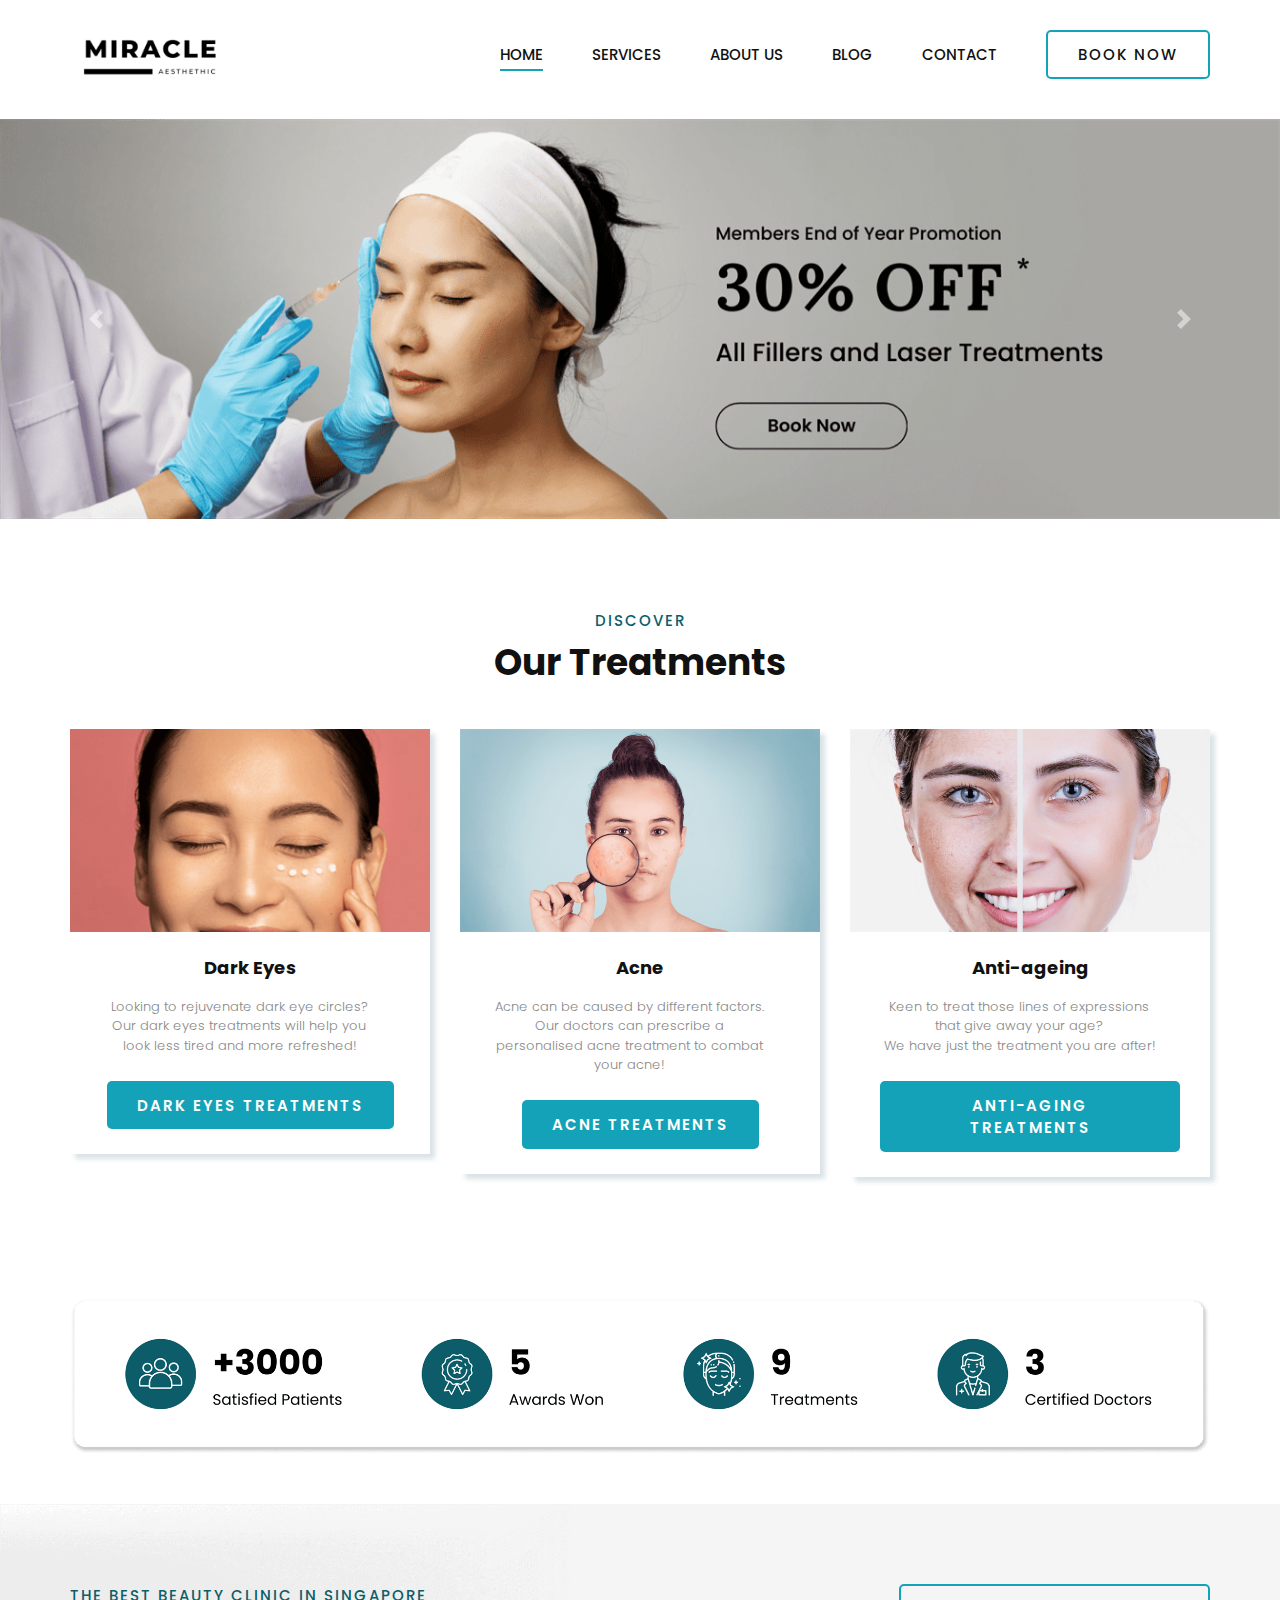
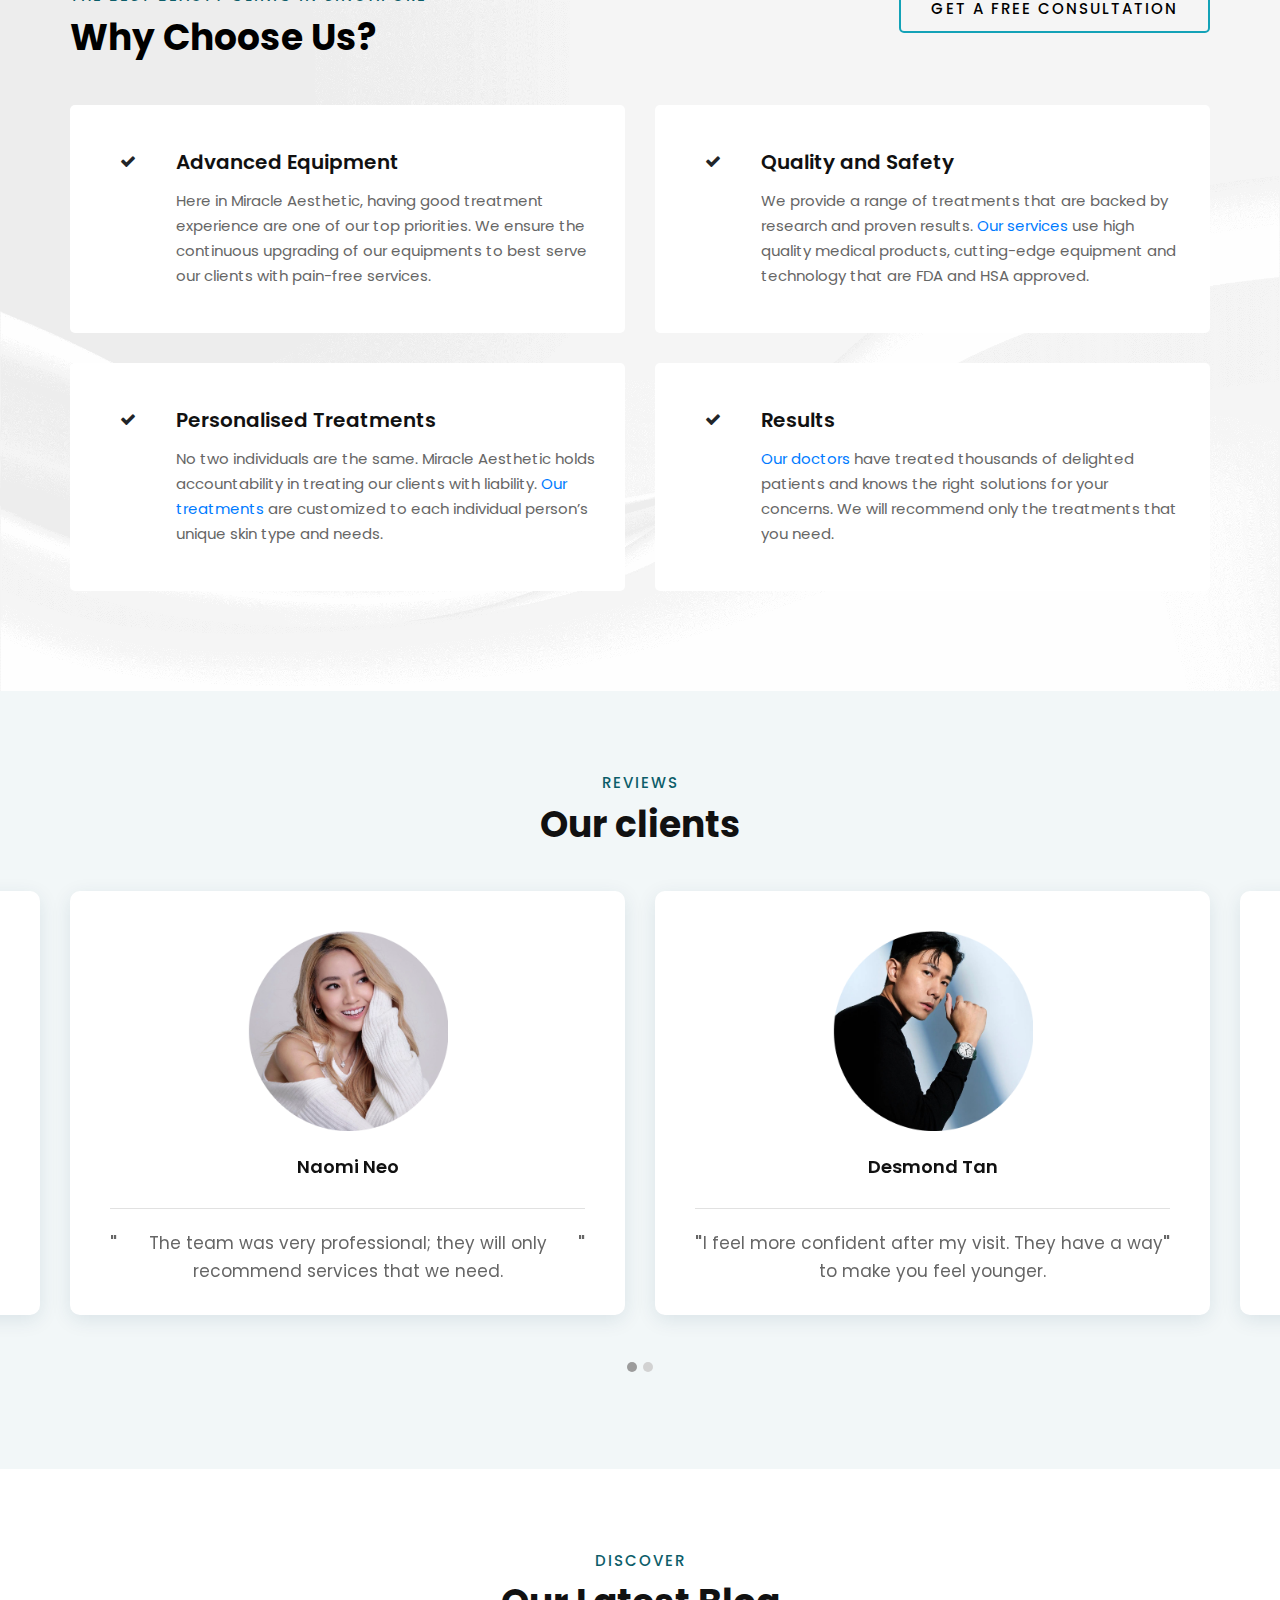
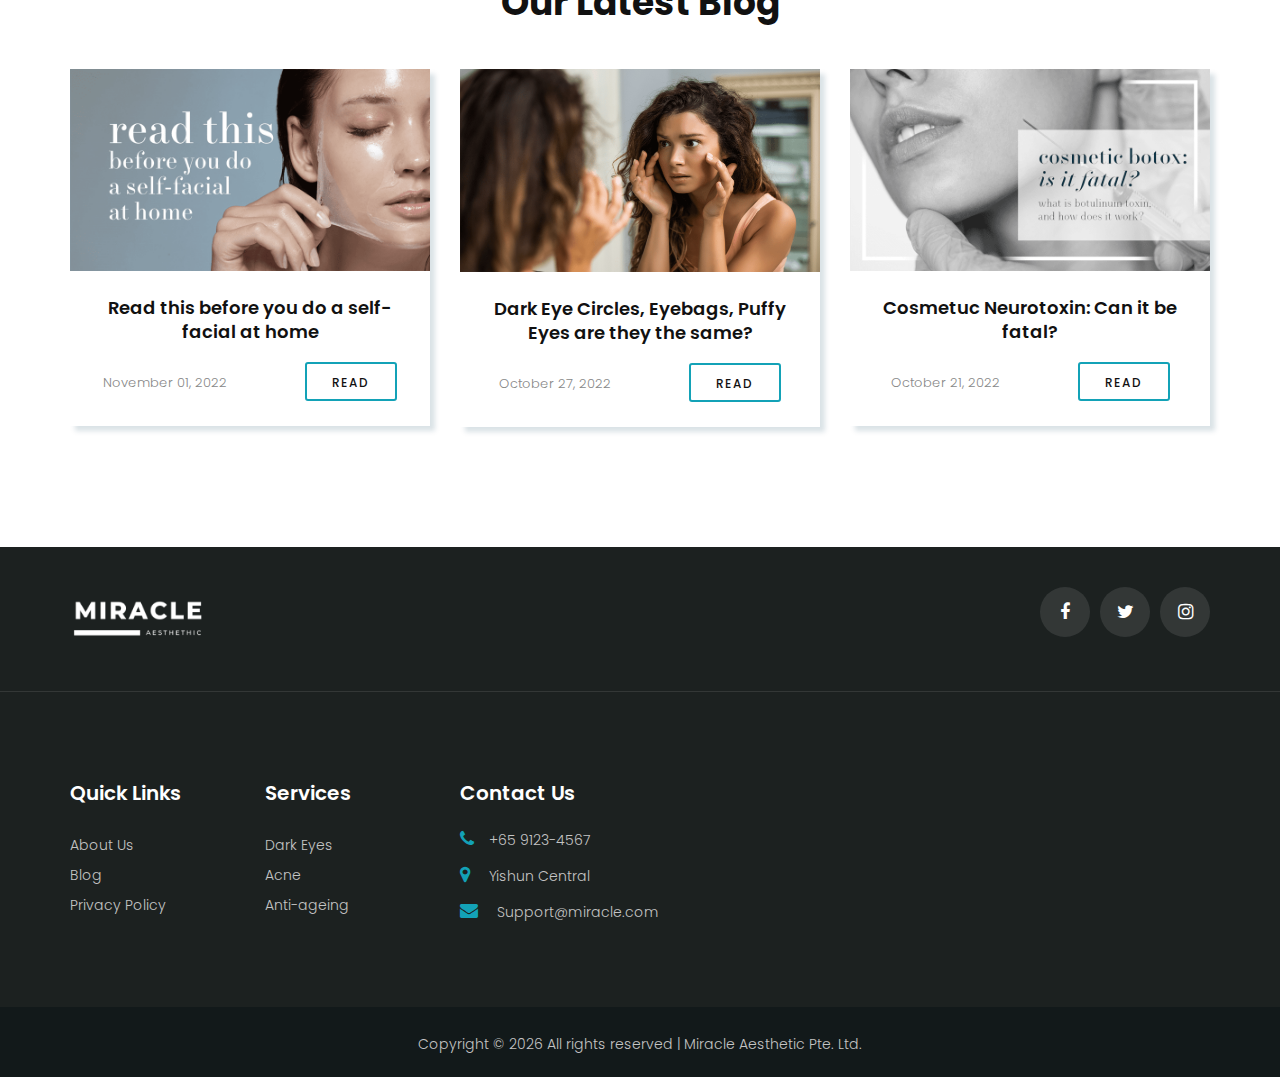
==== index.html @ bc1e1552 "linking" ====
<!DOCTYPE html>
<html lang="zxx">

<head>
    <meta charset="UTF-8">
    <meta name="title" content="Miracle Aesthetic: The confidence boost you need.">
    <meta name="description" content="Not feeling confident in your own skin? Fret not, Miracle Aesthetic provides many services which may help you.">
    <meta name="keywords" content="Miracle Clinic, Aesthetic Clinic, Promotions">
    <meta name="viewport" content="width=device-width, initial-scale=1.0">
    <meta http-equiv="X-UA-Compatible" content="ie=edge">
    <title>Miracle Aesthetic - Home</title>

    <!-- Google Font -->
    <link href="https://fonts.googleapis.com/css2?family=Poppins:wght@300;400;500;600;700;800;900&display=swap"
    rel="stylesheet">

    <!-- favicon -->
    <link rel="apple-touch-icon" sizes="180x180" href="favicon_io/apple-touch-icon.png">
    <link rel="icon" type="image/png" sizes="32x32" href="favicon_io/favicon-32x32.png">
    <link rel="icon" type="image/png" sizes="16x16" href="favicon_io/favicon-16x16.png">
    <link rel="manifest" href="favicon_io/site.webmanifest">

    <!-- Css Styles -->
    <link rel="apple-touch-icon" sizes="180x180" href="/apple-touch-icon.png">
    <link rel="icon" type="image/png" sizes="32x32" href="/favicon-32x32.png">
    <link rel="icon" type="image/png" sizes="16x16" href="/favicon-16x16.png">
    <link rel="manifest" href="/site.webmanifest">
    <link rel="stylesheet" href="css/bootstrap.min.css" type="text/css">
    <link rel="stylesheet" href="css/font-awesome.min.css" type="text/css">
    <link rel="stylesheet" href="css/flaticon.css" type="text/css">
    <link rel="stylesheet" href="css/nice-select.css" type="text/css">
    <link rel="stylesheet" href="css/jquery-ui.min.css" type="text/css">
    <link rel="stylesheet" href="css/magnific-popup.css" type="text/css">
    <link rel="stylesheet" href="css/owl.carousel.min.css" type="text/css">
    <link rel="stylesheet" href="css/slicknav.min.css" type="text/css">
    <link rel="stylesheet" href="css/style.css" type="text/css">
</head>

<body>
    <!-- Page Preloder -->
    <div id="preloder">
        <div class="loader"></div>
    </div>

    <!-- Offcanvas Menu Begin -->
    <div class="offcanvas-menu-overlay"></div>
    <div class="offcanvas-menu-wrapper">
        <div class="offcanvas__logo">
            <a href="./index.html"><img src="img/logos/miracle-aesthetic-logo-Light.png" alt="miracle aesthetic logo" title="miracle aesthetic logo"></a>
        </div>
        <div id="mobile-menu-wrap"></div>
        <div class="offcanvas__btn">
            <a href="./contact.html" class="primary-btn">Book Now</a>
        </div>
    </div>
    <!-- Offcanvas Menu End -->

    <!-- Header Section Begin -->
    <header class="header">
        <div class="container">
            <div class="row">
                <div class="col-lg-2">
                    <div class="header__logo">
                        <a href="./index.html"><img src="img/logos/miracle-aesthetic-logo-Light.png" alt="miracle aesthetic logo" title="miracle aesthetic logo"></a>
                    </div>
                </div>
                <div class="col-lg-10">
                    <div class="header__menu__option">
                        <nav class="header__menu">
                            <ul>
                                <li class="active" ><a href="./index.html">Home</a></li>
                                <li><a href="./services.html">Services</a>
                                    <ul class="dropdown">
                                        <li ><a href="./services.html#Treatment">Treatments</a></li>
                                        <li><a href="./services.html#Condition">Conditions</a></li>
                                    </ul>
                                </li>
                                <li ><a href="./ourClinic.html">About Us</a>
                                    <ul class="dropdown">
                                         <li ><a href="./ourClinic.html">Our Clinic</a></li>
                                        <li><a href="./doctor.html">Our Doctor</a></li>
                                    </ul>
                                </li>
                                <li><a href="./blog.html">Blog</a></li>
                                <li><a href="./contact.html">Contact</a></li>
                            </ul>
                        </nav>
                        <div class="header__btn">
                            <a href="./contact.html" class="primary-btn">Book Now</a>
                        </div>
                    </div>
                </div>
            </div>
        </div>
            <div class="canvas__open">
                <i class="fa fa-bars"></i>
            </div>
        </div>
    </header>
    <!-- Header Section End -->

    <!-- Hero Section Begin -->
    <section class="hero spad set-bg" data-setbg="">
        <div id="carouselExampleControls" class="carousel slide" data-ride="carousel">
          <div class="carousel-inner">
            <div class="carousel-item active">
              <img class="d-block w-100" src="img/banner/member-discount-banner.png" alt="miracle aesthetic member discount" title="miracle aesthetic member discount">
              <div class="col-lg-6">
              <div class="carousel-caption d-none d-md-block">
                <div class="hero__text">
                    </div>
              </div>
             </div>
            </div>
            <div class="carousel-item">
                <a href="./contact.html">
              <img class="d-block w-100" src="img/banner/new-customer-discount-banner.png" alt="miracle aesthetic new customer discount" title="miracle aesthetic new customer discount">
                </a>
              <div class="col-lg-12 text-right">
              <div class="carousel-caption d-none d-md-block">
                <div class="hero__text">
                    </div>
              </div>
             </div>

            </div>
            <!--
            <div class="carousel-item">
                <a href="./contact.html">
              <img class="d-block w-100" src="img/banner/gift_bundle.png" alt="Third slide">
          </a>
              <div class="col-lg-6">
              <div class="carousel-caption d-none d-md-block">
                <div class="hero__text">
                        <span>Miracle Aesthetics </span>
                        <h2>Take the world's best quality Treatment</h2>
                        <a href="./contact.html" class="primary-btn normal-btn">Contact us</a>
                    </div>
              </div>
             </div>
            </div>
        -->


          </div>
          <a class="carousel-control-prev" href="#carouselExampleControls" role="button" data-slide="prev">
            <span class="carousel-control-prev-icon" aria-hidden="true"></span>
            <span class="sr-only">Previous</span>
          </a>
          <a class="carousel-control-next" href="#carouselExampleControls" role="button" data-slide="next">
            <span class="carousel-control-next-icon" aria-hidden="true"></span>
            <span class="sr-only">Next</span>
          </a>
        </div>
    </section>
    <!-- Hero Section End -->
<!-- Blog Section Begin -->
    <section class="blog spad">
        <div class="container">
            <div class="section-title text-center">
                        <span style="color: #0C5D69;">Discover</span>
                        <h2>Our Treatments</h2>
                    </div>
            <div class="row">
                <div class="col-lg-4 col-md-6 col-sm-6">
                   <div class="blog__item">
                        <div class="blog__item__pic">
                            <img src="img/services/treatment-dark-eyes.png" alt="miracle aesthetic dark eye treatment" title="dark eye treatment">
                        </div>
                        <div class="blog__item__text">
                            <h5><b>Dark Eyes</b></h5>
                            <ul>
                                <li>Looking to rejuvenate dark eye circles? <br> Our dark eyes treatments will help you look less tired and more refreshed!
                                <br>
                            </li>
                            <li></li>
                            </ul>
                            <a href="./treatment.html" class="site-btn">Dark Eyes Treatments</a>
                        </div>
                    </div>
                </div>
                <div class="col-lg-4 col-md-6 col-sm-6">
                   <div class="blog__item">
                        <div class="blog__item__pic">
                            <img src="img/services/treatment-acne.png" alt="miracle aesthetic acne treatment" title="acne treatment">
                        </div>
                        <div class="blog__item__text">
                            <h5><b>Acne</b></h5>
                            <ul>
                                <li>Acne can be caused by different factors. Our doctors can prescribe a personalised acne treatment to combat your acne!<br></li>
                                <li></li>
                            </ul>
                            <a href="#" class="site-btn">Acne Treatments</a>
                        </div>
                    </div>
                </div>
                <div class="col-lg-4 col-md-6 col-sm-6">
                    <div class="blog__item">
                        <div class="blog__item__pic">
                            <img src="img/services/treatment-anti-ageing.png" alt="miracle aesthetic anti-ageing treatment" title="anti-ageing treatment">
                        </div>
                       <div class="blog__item__text">
                            <h5><b>Anti-ageing</b></h5>
                            <ul>
                                <li>Keen to treat those lines of expressions that give away your age? <br>We have just the treatment you are after!
                                <br>
                            </li>
                            <li></li>
                            </ul>
                            <a href="#" class="site-btn">Anti-aging Treatments</a>
                        </div>
                    </div>
                </div>

            </div>
        </div>
    </section>
    <!-- Blog Section End -->

    <!-- Chooseus Section Begin -->
    <section class="chooseus">
        <div class="container">
            <div class="row">
            <div class="col-lg-12 text-center">
                <img src="img/gallery/miracle-aesthetic-statistics.png" alt="miracle aesthetic statistics" title="miracle aesthetic statistics">
            </div>
            </div>
        </div>
    </section>
    <!-- Chooseus Section End -->

    <!-- Services Section Begin -->
    <section class="services spad set-bg" data-setbg="img/banner/section-bg.png" alt="why miracle aesthetic" title="why miracle aesthetic">
        <div class="container">
            <div class="row">
                <div class="col-lg-8 col-md-8 col-sm-6">
                    <div class="section-title">
                        <span style="color: #0C5D69;">THE BEST BEAUTY CLINIC IN SINGAPORE</span>
                        <h2 style="color: black;">Why Choose Us?</h2>
                    </div>
                </div>
                <div class="col-lg-4 col-md-4 col-sm-6">
                    <div class="services__btn">
                        <a href="./contact.html" style="color:black" class="primary-btn">Get a free consultation</a>
                    </div>
                </div>
            </div>
            <div class="row">
                <div class="col-lg-6 col-md-6">
                    <div class="services__item">
                        <div class="services__item__icon">
                            <i class="fa fa-check"></i>
                        </div>
                        <div class="services__item__text">
                            <h5>Advanced Equipment</h5>
                            <p>Here in Miracle Aesthetic, having good treatment experience are one of our top priorities. We ensure the continuous upgrading of our equipments to best serve our clients with pain-free services.
                            </p>
                        </div>
                    </div>
                </div>
                <div class="col-lg-6 col-md-6">
                    <div class="services__item">
                        <div class="services__item__icon">
                             <i class="fa fa-check"></i>
                        </div>
                        <div class="services__item__text">
                            <h5>Quality and Safety</h5>
                            <p>We provide a range of treatments that are backed by research and proven results. <a href="./services.html">Our services </a> use high quality medical products, cutting-edge equipment and technology that are FDA and HSA approved.
                            </p>
                        </div>
                    </div>
                </div>
                <div class="col-lg-6 col-md-6">
                    <div class="services__item">
                        <div class="services__item__icon">
                             <i class="fa fa-check"></i>
                        </div>
                        <div class="services__item__text">
                            <h5>Personalised Treatments</h5>
                            <p>No two individuals are the same. Miracle Aesthetic holds accountability in treating our clients with liability. <a href="./treatment.html">Our treatments</a> are customized to each individual person’s unique skin type and needs.
                            </p>
                        </div>
                    </div>
                </div>
                <div class="col-lg-6 col-md-6">
                    <div class="services__item">
                        <div class="services__item__icon">
                             <i class="fa fa-check"></i>
                        </div>
                        <div class="services__item__text">
                            <h5>Results</h5>
                            <p><a href="./doctor.html">Our doctors</a> have treated thousands of delighted patients and knows the right solutions for your concerns. We will recommend only the treatments that you need.
                            </p>
                        </div>
                    </div>
                </div>
            </div>
        </div>
    </section>
    <!-- Services Section End -->

    <!-- Testimonials Section Begin -->
    <section class="testimonials spad">
        <div class="container">
            <div class="row">
                <div class="col-lg-12 text-center">
                    <div class="section-title">
                        <span style="color: #0C5D69;">REVIEWS</span>
                        <h2>Our clients</h2>
                    </div>
                </div>
            </div>
            <div class="row">
                <div class="testimonial__slider owl-carousel">
                    <div class="col-lg-6">
                        <div class="testimonial__item">
                            <div class="testimonial__author">
                                <p class="testimonial_img text-left"> <img class="testimonial_img" src="img/clients/review-naomi.png" alt="miracle aesthetic naomi review" title="naomi"></p>
                                <div class="testimonial__author__text text-center">
                                    <h5><br>Naomi Neo</h5>
                                </div>
                            </div>
                            <div class="rating">

                            </div>
                            <p style="text-align:center ;"><b>"</b>The team was very professional; they will only recommend services that we need.<b>"</b></p>
                        </div>
                    </div>
                    <div class="col-lg-6">
                        <div class="testimonial__item">
                            <div class="testimonial__author">
                                <p class="testimonial_img text-left"> <img class="testimonial_img" src="img/clients/review-desmond.png" alt="miracle aesthetic desmond review" title="desmond"></p>
                                <div class="testimonial__author__text text-center">
                                    <h5><br>Desmond Tan</h5>
                                </div>
                            </div>
                            <div class="rating">

                            </div>
                            <p style="text-align:center ;"><b>"</b>I feel more confident after my visit. They have a way to make you feel younger.<b>"</b></p>
                        </div>
                    </div>
                    <div class="col-lg-6">
                        <div class="testimonial__item">
                             <div class="testimonial__author">
                                <p class="testimonial_img text-left"> <img class="testimonial_img" src="img/clients/review-debbie.png" alt="miracle aesthetic debbie review" title="debbie"></p>
                                <div class="testimonial__author__text text-center">
                                    <h5><br>Debbie Soon</h5>
                                </div>
                            </div>
                            <div class="rating">

                            </div>
                            <p style="text-align:center ;"><b>"</b>Effects can be seen right after the treatment. Feeling more confident in my own skin.<b>"</b></p>
                        </div>
                    </div>
                    <div class="col-lg-6">
                        <div class="testimonial__item">
                            <div class="testimonial__author">
                                <p class="testimonial_img text-left"> <img class="testimonial_img" src="img/clients/review-mongchin.png" alt="miracle aesthetic mongchin review" title="mongchin"></p>
                                <div class="testimonial__author__text text-center">
                                    <h5><br>Mong Chin yeoh</h5>
                                </div>
                            </div>
                            <div class="rating">

                            </div>
                            <p style="text-align:center ;"><b>"</b>The staff were very careful when carrying out the treatments.<b>"</b></p>
                        </div>
                    </div>

                </div>
            </div>
        </div>
    </section>
    <!-- Testimonials Section End -->

    <!-- Blog Section Begin -->
    <section class="blog spad">
        <div class="container">
            <div class="section-title text-center">
                        <span style="color: #0C5D69;">DISCOVER</span>
                        <h2>Our Latest Blog</h2>
                    </div>
            <div class="row">
                <div class="col-lg-4 col-md-6 col-sm-6">
                    <div class="blog__item">
                        <div class="blog__item__pic">
                            <img src="img/blog/miracle-blog-self-facial.png" alt="miracle aesthetic self facial blog" title="self facial blog">
                        </div>
                        <div class="blog__item__text">
                            <h5><a href="#">Read this before you do a self-facial at home</a></h5>
                            <ul>
                                <li>November 01, 2022</li>
                                <li>    </li>
                                <li>    </li>
                                <li><a href="#" class="secondary-btn">Read</a></li>
                            </ul>
                        </div>
                    </div>
                </div>
                <div class="col-lg-4 col-md-6 col-sm-6">
                    <div class="blog__item">
                        <div class="blog__item__pic">
                            <img src="img/blog/miracle-blog-eyes.png" alt="miracle aesthetic eyes blog" title="eyes blog">
                        </div>
                        <div class="blog__item__text">
                            <h5><a href="#">Dark Eye Circles, Eyebags, Puffy Eyes are they the same?</a></h5>
                            <ul>
                                <li>October 27, 2022</li>
                                <li>    </li>
                                <li>    </li>
                                <li><a href="#" class="secondary-btn">Read</a></li>
                            </ul>
                        </div>
                    </div>
                </div>
                <div class="col-lg-4 col-md-6 col-sm-6">
                    <div class="blog__item">
                        <div class="blog__item__pic">
                            <img src="img/blog/miracle-blog-cosmetuc-neurotoxin.png" alt="miracle aesthetic cosmetuc neurotoxin blog" title="cosmetuc neurotoxin blog">
                        </div>
                        <div class="blog__item__text">
                            <h5><a href="#">Cosmetuc Neurotoxin: Can it be fatal?</a></h5>
                            <ul>
                                <li>October 21, 2022</li>
                                <li>    </li>
                                <li>    </li>
                                <li><a href="#" class="secondary-btn">Read</a></li>
                            </ul>
                        </div>
                    </div>
                </div>
            </div>
        </div>
    </section>
    <!-- Blog Section End -->

   <!-- Footer Section Begin -->
    <footer class="footer">
        <div class="footer__top">
            <div class="container">
                <div class="row">
                <div class="col-lg-4 col-md-4">
                <div class="footer__logo">
                            <a href="./index.html"><img src="img/logos/miracle-aesthetic-logo-dark.png" alt="miracle aesthetic logo" title="miracle aesthetic logo"></a>
                        </div>
                </div>
                <div class="col-lg-4 col-md-8">

                    </div>
                <div class="col-lg-4 col-md-12">
                         <div class="footer__social">
                            <a href="#"><i class="fa fa-facebook"></i></a>
                            <a href="#"><i class="fa fa-twitter"></i></a>
                            <a href="#"><i class="fa fa-instagram"></i></a>
                        </div>
                    </div>
            </div>
            </div>
        </div>
        <div class="container">
            <div class="row">
                <div class="col-lg-2 col-md-3 col-sm-6">
                    <div class="footer__widget">
                       <h5><br> Quick Links</h5>
                        <ul>
                            <li><a href="./ourClinic.html">About Us</a></li>
                            <li><a href="./doctor.html">Blog</a></li>
                            <li><a href="./privacy.html">Privacy Policy</a></li>
                        </ul>
                    </div>
                </div>
                <div class="col-lg-2 col-md-3 col-sm-6">
                    <div class="footer__widget">
                        <h5><br>
                        Services</h5>
                        <ul>
                            <li><a href="./treatment.html">Dark Eyes</a></li>
                            <li><a href="./condition.html">Acne</a></li>
                            <li><a href="./services.html">Anti-ageing</a></li>
                        </ul>
                    </div>
                </div>
                <div class="col-lg-4 col-md-6 col-sm-6">
                    <div class="footer__address">
                        <h5><br>Contact Us</h5>
                        <ul>
                            <li><i class="fa fa-phone"></i>+65 9123-4567</li>
                            <li><i class="fa fa-map-marker"></i> Yishun Central</li>
                            <li><i class="fa fa-envelope"></i> Support@miracle.com</li>
                        </ul>
                    </div>
                </div>
                <div class="col-lg-4 col-md-12 col-sm-6">
                    <div class="footer__map">
                        <iframe
                        src="https://maps.google.com/maps?width=100%25&amp;height=600&amp;hl=en&amp;q=yishun%20central+(miracle%20aesthetics)&amp;t=&amp;z=14&amp;ie=UTF8&amp;iwloc=B&amp;output=embed"
                        height="190" style="border:0" allowfullscreen=""></iframe>
                    </div>
                </div>
            </div>
        </div>
        <div class="footer__copyright">
            <div class="container">
                <div class="row">
                    <div class="col-lg-12">
                        <div class="footer__copyright__text">
                           <p>Copyright &copy; <script>document.write(new Date().getFullYear());</script> All rights reserved | Miracle Aesthetic Pte. Ltd.</p>
                        </div>
                    </div>

                </div>
            </div>
        </div>
    </footer>
    <!-- Footer Section End -->

    <!-- Js Plugins -->
    <script src="js/jquery-3.3.1.min.js"></script>
    <script src="js/bootstrap.min.js"></script>
    <script src="js/jquery.magnific-popup.min.js"></script>
    <script src="js/masonry.pkgd.min.js"></script>
    <script src="js/jquery-ui.min.js"></script>
    <script src="js/jquery.nice-select.min.js"></script>
    <script src="js/jquery.slicknav.js"></script>
    <script src="js/owl.carousel.min.js"></script>
    <script src="js/main.js"></script>
</body>

</html>
---- css/flaticon.css ----
@font-face {
  font-family: "Flaticon";
  src: url("../fonts/Flaticon.eot");
  src: url("../fonts/Flaticon.eot?#iefix") format("embedded-opentype"),
       url("../fonts/Flaticon.woff2") format("woff2"),
       url("../fonts/Flaticon.woff") format("woff"),
       url("../fonts/Flaticon.ttf") format("truetype"),
       url("../fonts/Flaticon.svg#Flaticon") format("svg");
  font-weight: normal;
  font-style: normal;
}

@media screen and (-webkit-min-device-pixel-ratio:0) {
  @font-face {
    font-family: "Flaticon";
    src: url("../fonts/Flaticon.svg#Flaticon") format("svg");
  }
}

[class^="flaticon-"]:before, [class*=" flaticon-"]:before,
[class^="flaticon-"]:after, [class*=" flaticon-"]:after {   
  font-family: Flaticon;
  font-size: 20px;
  font-style: normal;
  margin-left: 0;
}

.fimanager:before {
      display: inline-block;
  font-family: "Flaticon";
  font-style: normal;
  font-weight: normal;
  font-variant: normal;
  line-height: 1;
  text-decoration: inherit;
  text-rendering: optimizeLegibility;
  text-transform: none;
  -moz-osx-font-smoothing: grayscale;
  -webkit-font-smoothing: antialiased;
  font-smoothing: antialiased;
    display: block;
}

.flaticon-001-anatomy:before { content: "\f100"; }
.flaticon-002-aesthetic:before { content: "\f101"; }
.flaticon-003-anatomy:before { content: "\f102"; }
.flaticon-004-beauty:before { content: "\f103"; }
.flaticon-005-asymmetry:before { content: "\f104"; }
.flaticon-006-breast:before { content: "\f105"; }
.flaticon-007-aesthetic:before { content: "\f106"; }
.flaticon-008-abdominoplasty:before { content: "\f107"; }
.flaticon-009-anatomy:before { content: "\f108"; }
.flaticon-010-beauty:before { content: "\f109"; }
.flaticon-011-beauty:before { content: "\f10a"; }
.flaticon-012-beauty:before { content: "\f10b"; }
.flaticon-013-anatomy:before { content: "\f10c"; }
.flaticon-014-anatomy:before { content: "\f10d"; }
.flaticon-015-abdomen:before { content: "\f10e"; }
.flaticon-016-belly:before { content: "\f10f"; }
.flaticon-017-aesthetic:before { content: "\f110"; }
.flaticon-018-beauty:before { content: "\f111"; }
.flaticon-019-aesthetic:before { content: "\f112"; }
.flaticon-020-beauty:before { content: "\f113"; }
.flaticon-021-anatomy:before { content: "\f114"; }
.flaticon-022-arm:before { content: "\f115"; }
.flaticon-023-beauty:before { content: "\f116"; }
.flaticon-024-abdominoplasty:before { content: "\f117"; }
.flaticon-025-aesthetic:before { content: "\f118"; }
.flaticon-026-anatomy:before { content: "\f119"; }
.flaticon-027-beauty:before { content: "\f11a"; }
.flaticon-028-beauty:before { content: "\f11b"; }
.flaticon-029-beauty:before { content: "\f11c"; }
.flaticon-030-belly:before { content: "\f11d"; }
.flaticon-031-anatomy:before { content: "\f11e"; }
.flaticon-032-anatomy:before { content: "\f11f"; }
.flaticon-033-beauty:before { content: "\f120"; }
.flaticon-034-healthcare-and-medical:before { content: "\f121"; }
.flaticon-035-beauty:before { content: "\f122"; }
.flaticon-036-beauty:before { content: "\f123"; }
.flaticon-037-belly:before { content: "\f124"; }
.flaticon-038-beauty:before { content: "\f125"; }
.flaticon-039-beauty:before { content: "\f126"; }
.flaticon-040-anatomy:before { content: "\f127"; }
.flaticon-041-anatomy:before { content: "\f128"; }
.flaticon-042-beauty:before { content: "\f129"; }
.flaticon-043-beauty:before { content: "\f12a"; }
.flaticon-044-aesthetic:before { content: "\f12b"; }
.flaticon-045-belly:before { content: "\f12c"; }
.flaticon-046-breast:before { content: "\f12d"; }
.flaticon-047-eye:before { content: "\f12e"; }
.flaticon-048-beauty:before { content: "\f12f"; }
.flaticon-049-abdominoplasty:before { content: "\f130"; }
.flaticon-050-belly:before { content: "\f131"; }
---- css/nice-select.css ----
.nice-select {
  -webkit-tap-highlight-color: transparent;
  background-color: #fff;
  border-radius: 5px;
  border: solid 1px #e8e8e8;
  box-sizing: border-box;
  clear: both;
  cursor: pointer;
  display: block;
  float: left;
  font-family: inherit;
  font-size: 14px;
  font-weight: normal;
  height: 42px;
  line-height: 40px;
  outline: none;
  padding-left: 18px;
  padding-right: 30px;
  position: relative;
  text-align: left !important;
  -webkit-transition: all 0.2s ease-in-out;
  transition: all 0.2s ease-in-out;
  -webkit-user-select: none;
     -moz-user-select: none;
      -ms-user-select: none;
          user-select: none;
  white-space: nowrap;
  width: auto; }
  .nice-select:hover {
    border-color: #dbdbdb; }
  .nice-select:active, .nice-select.open, .nice-select:focus {
    border-color: #999; }
  .nice-select:after {
    border-bottom: 2px solid #999;
    border-right: 2px solid #999;
    content: '';
    display: block;
    height: 5px;
    margin-top: -4px;
    pointer-events: none;
    position: absolute;
    right: 12px;
    top: 50%;
    -webkit-transform-origin: 66% 66%;
        -ms-transform-origin: 66% 66%;
            transform-origin: 66% 66%;
    -webkit-transform: rotate(45deg);
        -ms-transform: rotate(45deg);
            transform: rotate(45deg);
    -webkit-transition: all 0.15s ease-in-out;
    transition: all 0.15s ease-in-out;
    width: 5px; }
  .nice-select.open:after {
    -webkit-transform: rotate(-135deg);
        -ms-transform: rotate(-135deg);
            transform: rotate(-135deg); }
  .nice-select.open .list {
    opacity: 1;
    pointer-events: auto;
    -webkit-transform: scale(1) translateY(0);
        -ms-transform: scale(1) translateY(0);
            transform: scale(1) translateY(0); }
  .nice-select.disabled {
    border-color: #ededed;
    color: #999;
    pointer-events: none; }
    .nice-select.disabled:after {
      border-color: #cccccc; }
  .nice-select.wide {
    width: 100%; }
    .nice-select.wide .list {
      left: 0 !important;
      right: 0 !important; }
  .nice-select.right {
    float: right; }
    .nice-select.right .list {
      left: auto;
      right: 0; }
  .nice-select.small {
    font-size: 12px;
    height: 36px;
    line-height: 34px; }
    .nice-select.small:after {
      height: 4px;
      width: 4px; }
    .nice-select.small .option {
      line-height: 34px;
      min-height: 34px; }
  .nice-select .list {
    background-color: #fff;
    border-radius: 5px;
    box-shadow: 0 0 0 1px rgba(68, 68, 68, 0.11);
    box-sizing: border-box;
    margin-top: 4px;
    opacity: 0;
    overflow: hidden;
    padding: 0;
    pointer-events: none;
    position: absolute;
    top: 100%;
    left: 0;
    -webkit-transform-origin: 50% 0;
        -ms-transform-origin: 50% 0;
            transform-origin: 50% 0;
    -webkit-transform: scale(0.75) translateY(-21px);
        -ms-transform: scale(0.75) translateY(-21px);
            transform: scale(0.75) translateY(-21px);
    -webkit-transition: all 0.2s cubic-bezier(0.5, 0, 0, 1.25), opacity 0.15s ease-out;
    transition: all 0.2s cubic-bezier(0.5, 0, 0, 1.25), opacity 0.15s ease-out;
    z-index: 9; }
    .nice-select .list:hover .option:not(:hover) {
      background-color: transparent !important; }
  .nice-select .option {
    cursor: pointer;
    font-weight: 400;
    line-height: 40px;
    list-style: none;
    min-height: 40px;
    outline: none;
    padding-left: 18px;
    padding-right: 29px;
    text-align: left;
    -webkit-transition: all 0.2s;
    transition: all 0.2s; }
    .nice-select .option:hover, .nice-select .option.focus, .nice-select .option.selected.focus {
      background-color: #f6f6f6; }
    .nice-select .option.selected {
      font-weight: bold; }
    .nice-select .option.disabled {
      background-color: transparent;
      color: #999;
      cursor: default; }

.no-csspointerevents .nice-select .list {
  display: none; }

.no-csspointerevents .nice-select.open .list {
  display: block; }
---- css/style.css ----
/*------------------------------------------------------------------
[Table of contents]

1. Default CSS
	1.1	Variables
	1.2	Mixins
	1.3	Flexbox
	1.4	Reset
2.  Helper Css
3.  Header Section
4.  Hero Section
5.  Consultation Section
6.  Banner Section
7.  Chooseus Section
8.  Team Section
9.  Gallery
10.  Footer Style
-------------------------------------------------------------------*/


html,
body {
	height: 100%;
	font-family: "Poppins", sans-serif;
	-webkit-font-smoothing: antialiased;
}

h1,
h2,
h3,
h4,
h5,
h6 {
	margin: 0;
	color: #111111;
	font-weight: 400;
	font-family: "Poppins", sans-serif;
}

h1 {
	font-size: 70px;
}

h2 {
	font-size: 36px;
}

h3 {
	font-size: 30px;
}

h4 {
	font-size: 24px;
}

h5 {
	font-size: 18px;
}

h6 {
	font-size: 16px;
}

p {
	font-size: 15px;
	font-family: "Poppins", sans-serif;
	color: #666666;
	font-weight: 400;
	line-height: 25px;
	margin: 0 0 15px 0;
}

img {
	max-width: 100%;
}

input:focus,
select:focus,
button:focus,
textarea:focus {
	outline: none;
}

a:hover,
a:focus {
	text-decoration: none;
	outline: none;
	color: inherit;
}

ul,
ol {
	padding: 0;
	margin: 0;
}

/*---------------------
  Helper CSS
-----------------------*/

.section-title {
	margin-bottom: 45px;
}

.section-title span {
	font-size: 15px;
	color: #888888;
	font-weight: 500;
	letter-spacing: 2px;
	text-transform: uppercase;
}

.section-title h2 {
	color: #111111;
	font-weight: 700;
	margin-top: 8px;
}

.set-bg {
	background-repeat: no-repeat;
	background-size: cover;
	background-position: top center;
}

.spad {
	padding-top: 80px;
	padding-bottom: 80px;
}

.text-white h1,
.text-white h2,
.text-white h3,
.text-white h4,
.text-white h5,
.text-white h6,
.text-white p,
.text-white span,
.text-white li,
.text-white a {
	color: #fff;
}

/* buttons */

.primary-btn {
	display: inline-block;
	font-size: 15px;
	font-weight: 500;
	padding: 12px 30px 10px;
	text-transform: uppercase;
	color: #111111;
	text-transform: uppercase;
	letter-spacing: 2px;
	border: 2px solid #13a2b7;
	border-radius: 5px;
}

.secondary-btn {
	display: inline-block;
	font-size: 12px;
	font-weight: 500;
	padding: 10px 25px 7px;
	text-transform: uppercase;
	color: #111111;
	text-transform: uppercase;
	letter-spacing: 2px;
	border: 2px solid #13a2b7;
	border-radius: 3px;
}

.primary-btn.normal-btn {
	background: #13a2b7;
	color: #ffffff;
	font-weight: 600;
}

.site-btn {
	font-size: 15px;
	color: #ffffff;
	background: #13a2b7;
	font-weight: 600;
	border: none;
	border-radius: 5px;
	display: inline-block;
	text-transform: uppercase;
	letter-spacing: 2px;
	padding: 14px 30px 12px;
}

/* Preloder */

#preloder {
	position: fixed;
	width: 100%;
	height: 100%;
	top: 0;
	left: 0;
	z-index: 999999;
	background: #000;
}

.loader {
	width: 40px;
	height: 40px;
	position: absolute;
	top: 50%;
	left: 50%;
	margin-top: -13px;
	margin-left: -13px;
	border-radius: 60px;
	animation: loader 0.8s linear infinite;
	-webkit-animation: loader 0.8s linear infinite;
}

@keyframes loader {
	0% {
		-webkit-transform: rotate(0deg);
		transform: rotate(0deg);
		border: 4px solid #f44336;
		border-left-color: transparent;
	}
	50% {
		-webkit-transform: rotate(180deg);
		transform: rotate(180deg);
		border: 4px solid #673ab7;
		border-left-color: transparent;
	}
	100% {
		-webkit-transform: rotate(360deg);
		transform: rotate(360deg);
		border: 4px solid #f44336;
		border-left-color: transparent;
	}
}

@-webkit-keyframes loader {
	0% {
		-webkit-transform: rotate(0deg);
		border: 4px solid #f44336;
		border-left-color: transparent;
	}
	50% {
		-webkit-transform: rotate(180deg);
		border: 4px solid #673ab7;
		border-left-color: transparent;
	}
	100% {
		-webkit-transform: rotate(360deg);
		border: 4px solid #f44336;
		border-left-color: transparent;
	}
}

/*---------------------
  Header
-----------------------*/

.header.header--normal {
	border-bottom: 1px solid #f2f2f2;
}

.header__top {
	background: #0c5d69;
}

.header__top__left {
	padding: 12px 0;
}

.header__top__left li {
	font-size: 13px;
	color: #ffffff;
	list-style: none;
	display: inline-block;
	margin-right: 25px;
}

.header__top__left li:last-child {
	margin-right: 0;
}

.header__top__left li i {
	font-size: 15px;
	margin-right: 5px;
}

.header__top__right {
	text-align: right;
	padding: 12px 0;
}

.header__top__right a {
	font-size: 16px;
	color: #ffffff;
	display: inline-block;
	margin-right: 20px;
}

.header__top__right a:last-child {
	margin-right: 0;
}

.header__logo {
	padding-top: 25px;
}

.header__logo a {
	display: inline-block;
}

.header__menu__option {
	text-align: right;
	padding: 30px 0;
}

.header__menu {
	display: inline-block;
	margin-right: 45px;
}

.header__menu ul li {
	list-style: none;
	display: inline-block;
	margin-right: 45px;
	position: relative;
}

.header__menu ul li.active a:after {
	-webkit-transform: scale(1);
	-ms-transform: scale(1);
	transform: scale(1);
}

.header__menu ul li:hover a:after {
	-webkit-transform: scale(1);
	-ms-transform: scale(1);
	transform: scale(1);
}

.header__menu ul li:hover .dropdown {
	top: 30px;
	opacity: 1;
	visibility: visible;
}

.header__menu ul li:last-child {
	margin-right: 0;
}

.header__menu ul li .dropdown {
	position: absolute;
	left: 0;
	top: 52px;
	width: 150px;
	background: #111111;
	text-align: left;
	padding: 2px 0;
	z-index: 9;
	opacity: 0;
	visibility: hidden;
	-webkit-transition: all, 0.3s;
	-o-transition: all, 0.3s;
	transition: all, 0.3s;
}

.header__menu ul li .dropdown li {
	display: block;
	margin-right: 0;
}

.header__menu ul li .dropdown li a {
	font-size: 14px;
	color: #ffffff;
	font-weight: 500;
	padding: 8px 20px;
	text-transform: capitalize;
}

.header__menu ul li .dropdown li a:after {
	display: none;
}

.header__menu ul li a {
	font-size: 15px;
	color: #111111;
	font-weight: 500;
	display: block;
	padding: 4px 0;
	text-transform: uppercase;
	position: relative;
}

.header__menu ul li a:after {
	position: absolute;
	left: 0;
	bottom: 0;
	width: 100%;
	height: 2px;
	background: #13a2b7;
	content: "";
	-webkit-transition: all, 0.3s;
	-o-transition: all, 0.3s;
	transition: all, 0.3s;
	-webkit-transform: scale(0);
	-ms-transform: scale(0);
	transform: scale(0);
}

.header__btn {
	display: inline-block;
}

.offcanvas-menu-wrapper {
	display: none;
}

.canvas__open {
	display: none;
}

/*---------------------
  Hero
-----------------------*/

.hero {
	padding-top: 10px;
	padding-bottom: 10px;
}

.hero__text span {
	font-size: 15px;
	font-weight: 500;
	color: #13a2b7;
	text-transform: uppercase;
	display: block;
}

.hero__text h2 {
	font-size: 48px;
	color: #111111;
	font-weight: 700;
	line-height: 60px;
	margin-top: 10px;
	margin-bottom: 35px;
}

/*---------------------
  Consultation
-----------------------*/

.consultation__form {
	padding: 50px;
	-webkit-box-shadow: 0px 0px 15px rgba(0, 0, 0, 0.1);
	box-shadow: 0px 0px 15px rgba(0, 0, 0, 0.1);
	margin-top: -70px;
	background: #ffffff;
}

.consultation__form .section-title {
	margin-bottom: 35px;
}

.consultation__form form input {
	font-size: 15px;
	color: #666666;
	width: 100%;
	height: 50px;
	padding-left: 20px;
	border: 1px solid #f2f2f2;
	border-radius: 5px;
	margin-bottom: 20px;
}

.consultation__form form input::-webkit-input-placeholder {
	color: #666666;
}

.consultation__form form input::-moz-placeholder {
	color: #666666;
}

.consultation__form form input:-ms-input-placeholder {
	color: #666666;
}

.consultation__form form input::-ms-input-placeholder {
	color: #666666;
}

.consultation__form form input::placeholder {
	color: #666666;
}

.consultation__form form input:focus {
	border-color: #9d9d9d;
}

.consultation__form form .datepicker__item {
	position: relative;
}

.consultation__form form .datepicker__item i {
	position: absolute;
	right: 20px;
	top: 18px;
	font-size: 15px;
	color: #666666;
}

.consultation__form form .nice-select {
	float: none;
	width: 100%;
	height: 50px;
	line-height: 50px;
	padding-left: 20px;
	border-radius: 5px;
	margin-bottom: 20px;
}

.consultation__form form .nice-select:after {
	border-bottom: 1.5px solid #666666;
	border-right: 1.5px solid #666666;
	height: 8px;
	right: 20px;
	top: 46%;
	width: 8px;
}

.consultation__form form .nice-select span {
	font-size: 15px;
	color: #666666;
}

.consultation__form form .nice-select.active,
.consultation__form form .nice-select.open,
.consultation__form form .nice-select:focus {
	border-color: #666666;
}

.consultation__form form .nice-select .list {
	width: 100%;
	margin-top: 0;
	border-radius: 5px;
}

.consultation__form form button {
	width: 100%;
}

.consultation__text {
	padding: 100px 0;
	position: relative;
}

.consultation__text:after {
	position: absolute;
	right: 0;
	bottom: 0;
	width: 100%;
	height: 1px;
	background: #f2f2f2;
	content: "";
}

.consultation__text__item .section-title {
	margin-bottom: 15px;
}

.consultation__text__item .section-title h2 {
	line-height: 47px;
}

.consultation__text__item .section-title h2 b {
	font-weight: 700;
	color: #13a2b7;
}

.consultation__text__item p {
	color: #444444;
	margin-bottom: 0;
}

.consultation__video {
	height: 262px;
	display: -webkit-box;
	display: -ms-flexbox;
	display: flex;
	-webkit-box-align: center;
	-ms-flex-align: center;
	align-items: center;
	-webkit-box-pack: center;
	-ms-flex-pack: center;
	justify-content: center;
}

.consultation__video .play-btn {
	display: inline-block;
	height: 50px;
	width: 50px;
	background: #13a2b7;
	border-radius: 50%;
	line-height: 50px;
	text-align: center;
	font-size: 18px;
	color: #ffffff;
}

/*---------------------
  Choose Us
-----------------------*/

.chooseus {
	padding-bottom: 50px;
}

.chooseus__item {
	text-align: center;
	margin-bottom: 30px;
}

.chooseus__item h5 {
	font-size: 20px;
	color: #111111;
	font-weight: 600;
	margin-top: 26px;
	margin-bottom: 16px;
}

.chooseus__item p {
	margin-bottom: 0;
}

/*---------------------
  Services
-----------------------*/

.services {
	padding-bottom: 70px;
}

.services_header {
    text-align: center; 
    color: #13a2b7;
    margin-bottom: 70px;

}

.services .section-title span {
	color: #13a2b7;
}

.services .section-title h2 {
	color: #ffffff;
}

.services__btn {
	text-align: right;
}

.services__btn .primary-btn {
	color: #ffffff;
}

.services__item {
	background: #ffffff;
	padding: 45px 30px 45px 50px;
	margin-bottom: 30px;
	border-radius: 5px;
}

.services__item:hover {
	background: #13a2b7;
}

.services__item:hover .services__item__icon span {
	color: #ffffff;
}

.services__item:hover .services__item__text h5 {
	color: #ffffff;
}

.services__item:hover .services__item__text p {
	color: #ffffff;
}

.services__item__icon {
	float: left;
	margin-right: 40px;
}

.services__item__icon span {
	color: #13a2b7;
	font-size: 40px;
	display: inline-block;
	line-height: 76px;
	-webkit-transition: all, 0.3s;
	-o-transition: all, 0.3s;
	transition: all, 0.3s;
}

.services__item__icon span:before {
	font-size: 70px;
}

.services__item__text {
	overflow: hidden;
}

.services__item__text h5 {
	font-size: 20px;
	color: #111111;
	font-weight: 600;
	margin-bottom: 14px;
	-webkit-transition: all, 0.3s;
	-o-transition: all, 0.3s;
	transition: all, 0.3s;
}

.services__item__text p {
	margin-bottom: 0;
	-webkit-transition: all, 0.3s;
	-o-transition: all, 0.3s;
	transition: all, 0.3s;
}

/*---------------------
  Team
-----------------------*/

.team {
	padding-bottom: 70px;
}

.team__item {
	text-align: center;
	margin-bottom: 30px;
}

.team__item:hover img {
	border-color: #13a2b7;
}

.team__item img {
	height: 270px;
	width: 270px;
	border-radius: 50%;
	border: 10px solid #ffffff;
	-webkit-box-shadow: 0px 5px 20px rgba(0, 0, 0, 0.1);
	box-shadow: 0px 5px 20px rgba(0, 0, 0, 0.1);
	margin-bottom: 32px;
	-webkit-transition: all, 0.5s;
	-o-transition: all, 0.5s;
	transition: all, 0.5s;
}

.team__item h5 {
	font-size: 20px;
	color: #111111;
	font-weight: 600;
	margin-bottom: 5px;
}

.team__item span {
	font-size: 15px;
	color: #13a2b7;
	display: block;
	margin-bottom: 12px;
}

.team__item .team__item__social a {
	font-size: 15px;
	color: #666666;
	display: inline-block;
	margin-right: 20px;
}

.team__item .team__item__social a:last-child {
	margin-right: 0;
}

/*---------------------
  Gallery
-----------------------*/

.gallery {
	overflow: hidden;
}

.gallery__container {
	margin-right: -20px;
}

.gallery__container .gc__item {
	height: 338px;
	width: calc(25% - 20px);
	float: left;
	margin-right: 20px;
	margin-bottom: 20px;
	position: relative;
	z-index: 1;
	display: -webkit-box;
	display: -ms-flexbox;
	display: flex;
	-webkit-box-align: center;
	-ms-flex-align: center;
	align-items: center;
	-webkit-box-pack: center;
	-ms-flex-pack: center;
	justify-content: center;
}

.gallery__container .gc__item:hover:after {
	opacity: 1;
}

.gallery__container .gc__item:hover a {
	opacity: 1;
	visibility: visible;
}

.gallery__container .gc__item:after {
	position: absolute;
	left: 0;
	top: 0;
	height: 100%;
	width: 100%;
	background: rgba(19, 161, 183, 0.5);
	content: "";
	z-index: -1;
	-webkit-transition: all, 0.5s;
	-o-transition: all, 0.5s;
	transition: all, 0.5s;
	opacity: 0;
}

.gallery__container .gc__item a {
	font-size: 30px;
	color: #ffffff;
	opacity: 0;
	visibility: hidden;
	-webkit-transition: all, 0.3s;
	-o-transition: all, 0.3s;
	transition: all, 0.3s;
}

.gallery__container .gc__item.gc__item__large {
	height: 696px;
}

.grid-sizer {
	width: calc(25% - 20px);
}

/*---------------------
  Latest
-----------------------*/

.latest {
	padding-top: 80px;
	padding-bottom: 70px;
}

.latest__btn {
	text-align: right;
}

.latest__item {
	-webkit-box-shadow: 0px 5px 15px rgba(0, 0, 0, 0.05);
	box-shadow: 0px 5px 15px rgba(0, 0, 0, 0.05);
	padding: 30px;
	margin-bottom: 30px;
}

.latest__item:hover {
	-webkit-box-shadow: 0px 5px 30px rgba(0, 0, 0, 0.1);
	box-shadow: 0px 5px 30px rgba(0, 0, 0, 0.1);
}

.latest__item:hover h5 a {
	text-decoration: underline;
}

.latest__item h5 {
	margin-bottom: 10px;
}

.latest__item h5 a {
	color: #111111;
	font-weight: 600;
	line-height: 24px;
}

.latest__item ul li {
	list-style: none;
	display: inline-block;
	font-size: 13px;
	margin-right: 22px;
	color: #888888;
	position: relative;
	font-weight: 300;
}

.latest__item ul li:after {
	position: absolute;
	right: -16px;
	top: 12px;
	height: 5px;
	width: 5px;
	background: #888888;
	border-radius: 50%;
	content: "";
}

.latest__item ul li img {
	height: 30px;
	width: 30px;
	border-radius: 50%;
	display: inline-block;
	margin-right: 5px;
}

.latest__item ul li:last-child {
	margin-right: 0;
}

.latest__item ul li:last-child:after {
	display: none;
}

/*---------------------
  Footer
-----------------------*/

.footer {
	background: #1C2120;
	padding-top: 40px;
}

.footer__top {
	padding-bottom: 40px;
	border-bottom: 1px solid rgba(255, 255, 255, 0.1);
	margin-bottom: 65px;
}

.footer__logo {
	line-height: 30px;
}

.footer__logo img {
	width: 80%;
}


.footer__logo a {
	display: inline-block;
}



.footer__newslatter form {
	position: relative;
}

.footer__newslatter form input {
	width: 100%;
	height: 50px;
	font-size: 14px;
	color: #ffffff;
	background: transparent;
	border: 1px solid #13a2b7;
	padding-left: 20px;
	border-radius: 50px;
}

.footer__newslatter form input::-webkit-input-placeholder {
	color: #ffffff;
}

.footer__newslatter form input::-moz-placeholder {
	color: #ffffff;
}

.footer__newslatter form input:-ms-input-placeholder {
	color: #ffffff;
}

.footer__newslatter form input::-ms-input-placeholder {
	color: #ffffff;
}

.footer__newslatter form input::placeholder {
	color: #ffffff;
}

.footer__newslatter form button {
	border-radius: 0 50px 50px 0;
	position: absolute;
	right: 0;
	top: 0;
	height: 100%;
}

.footer__social {
	text-align: right;
}

.footer__social a {
	display: inline-block;
	height: 50px;
	width: 50px;
	background: rgba(255, 255, 255, 0.1);
	font-size: 18px;
	color: #ffffff;
	line-height: 50px;
	text-align: center;
	border-radius: 50%;
	margin-right: 6px;
}



.footer__social a:last-child {
	margin-right: 0;
}

.footer__widget {
	margin-bottom: 30px;
}

.footer__widget h5 {
	color: #ffffff;
	font-size: 20px;
	font-weight: 600;
	margin-bottom: 25px;
}

.footer__widget ul li {
	list-style: none;
	line-height: 30px;
}

.footer__widget ul li a {
	font-size: 14px;
	color: #c4c4c4;
	font-weight: 300;
}

.footer__address {
	margin-bottom: 30px;
}

.footer__address h5 {
	color: #ffffff;
	font-size: 20px;
	font-weight: 600;
	margin-bottom: 25px;
}

.footer__address ul li {
	list-style: none;
	font-size: 14px;
	color: #c4c4c4;
	font-weight: 300;
	margin-bottom: 15px;
}

.footer__address ul li:last-child {
	margin-bottom: 0;
}

.footer__address ul li i {
	font-size: 18px;
	color: #13a2b7;
	margin-right: 15px;
}

.footer__map {
	height: 190px;
	margin-bottom: 30px;
}

.footer__map iframe {
	width: 100%;
}

.footer__copyright {
	background: #12191a;
	padding: 25px 0 20px;
	margin-top: 30px;
}

.footer__copyright ul {
	text-align: right;
}

.footer__copyright ul li {
	list-style: none;
	display: inline-block;
	font-size: 14px;
	color: #c4c4c4;
	margin-right: 25px;
	font-weight: 300;
	position: relative;
}

.footer__copyright ul li:after {
	position: absolute;
	right: -18px;
	top: 9px;
	height: 4px;
	width: 4px;
	background: #c4c4c4;
	content: "";
	border-radius: 50%;
}

.footer__copyright ul li:last-child {
	margin-right: 0;
}

.footer__copyright ul li:last-child:after {
	display: none;
}

.footer__copyright__text p {
	font-size: 14px;
	text-align: center;
	color: #c4c4c4;
	font-weight: 300;
	margin-bottom: 0;
}

.footer__copyright__text p i {
	color: #13a2b7;
}

.footer__copyright__text p a {
	color: #13a2b7;
}

/*---------------------
  Breadcrumb
-----------------------*/

.breadcrumb-option {
	padding-top: 70px;
	padding-bottom: 70px;
}

.breadcrumb__text h2 {
	color: #ffffff;
	font-weight: 700;
	text-transform: uppercase;
	margin-bottom: 10px;
}

.breadcrumb__links a {
	font-size: 15px;
	color: #ffffff;
	margin-right: 26px;
	display: inline-block;
	position: relative;
}

.breadcrumb__links a:after {
	position: absolute;
	right: -18px;
	top: 10px;
	height: 4px;
	width: 4px;
	background: #ffffff;
	content: "";
	border-radius: 50%;
}

.breadcrumb__links span {
	font-size: 15px;
	color: #13a2b7;
	display: inline-block;
}

/*---------------------
  About
-----------------------*/

.about {
	padding-bottom: 0;
}

.about .container {
	padding-bottom: 100px;
	border-bottom: 1px solid #e1e1e1;
}

.about__video {
	height: 366px;
	display: -webkit-box;
	display: -ms-flexbox;
	display: flex;
	-webkit-box-align: center;
	-ms-flex-align: center;
	align-items: center;
	-webkit-box-pack: center;
	-ms-flex-pack: center;
	justify-content: center;
}

.about__video .play-btn {
	display: inline-block;
	height: 50px;
	width: 50px;
	background: #13a2b7;
	border-radius: 50%;
	line-height: 50px;
	text-align: center;
	font-size: 18px;
	color: #ffffff;
}

.about__text {
	padding-left: 20px;
}

.about__text .section-title {
	margin-bottom: 25px;
}

.about__text p {
	margin-bottom: 25px;
}

.about__text ul {
	margin-bottom: 25px;
}

.about__text ul li {
	list-style: none;
	font-size: 15px;
	color: #666666;
	line-height: 36px;
}

.about__text ul li i {
	color: #13a2b7;
	font-size: 15px;
	margin-right: 6px;
}

/*---------------------
  Testimonials
-----------------------*/

.testimonials {
	overflow: hidden;
	background: #f2f7f8;
	padding-bottom: 90px;
	align-items: center;
}

.testimonials .section-title {
	margin-bottom: 15px;
}

.testimonial__item {
	background: #ffffff;
	-webkit-box-shadow: 0px 5px 20px rgba(0, 61, 85, 0.1);
	box-shadow: 0px 5px 20px rgba(0, 61, 85, 0.1);
	border-radius: 10px;
	position: relative;
	padding: 40px 40px 30px 40px;
}

.testimonial__item .rating {
	position: absolute;
	right: 40px;
	top: 52px;
}

.testimonial__item .rating i {
	font-size: 13px;
	color: #e4c870;
}

.testimonial__item p {
	font-size: 17px;
	line-height: 28px;
	margin-bottom: 0;
	display: flex;
	margin-left: auto;
	margin-right: auto;
}

.testimonial_img {
width: 200px;
height: 200px;
display: flex;
justify-content: center;
align-items: center;
}


.testimonial__author {
	overflow: hidden;
	padding-bottom: 30px;
	border-bottom: 1px solid #e1e1e1;
	margin-bottom: 20px;
}

.testimonial__author__icon {
	height: 100px;
	width: 100px;
	background: #13a2b7;
	font-size: 18px;
	line-height: 50px;
	text-align: center;
	color: #ffffff;
	border-radius: 50%;

	margin-right: 20px;
}

.testimonial__author__text {
	overflow: hidden;
	padding-top: 4px;
}

.testimonial__author__text h5 {
	color: #111111;
	font-weight: 600;
}

.testimonial__author__text span {
	font-size: 13px;
	color: #888888;
}

.testimonial__slider .col-lg-6 {
	max-width: 100%;
}

.testimonial__slider.owl-carousel .owl-stage-outer {
	padding-top: 30px;
	padding-bottom: 40px;
	overflow: visible;
}

.testimonial__slider .owl-dots {
	text-align: center;
}

.testimonial__slider .owl-dots button {
	height: 10px;
	width: 10px;
	background: #d2d2d2;
	border-radius: 50%;
	margin-right: 6px;
}

.testimonial__slider .owl-dots button.active {
	background: #9c9c9c;
}

.testimonial__slider .owl-dots button:last-child {
	margin-right: 0;
}

/*---------------------
  Services
-----------------------*/

.services__title h4 {
	color: #111111;
	font-weight: 600;
	margin-bottom: 25px;
}

.services__title h4 img {
	margin-right: 5px;
}

.services__accordion {
	margin-bottom: 60px;
}

.services__accordion .accordion {
	border: 1px solid #eaf4f6;
	border-radius: 10px;
	padding-bottom: 15px;
}

.services__accordion .card {
	border: none;
}

.services__accordion .card:last-child .card-body {
	padding-bottom: 0;
	margin-bottom: 0;
}

.services__accordion .card:last-child .card-body ul {
	border-bottom: none;
	padding-bottom: 0;
}

.services__accordion .card-heading {
	padding: 10px 30px;
	margin-bottom: -6px;
	cursor: pointer;
	background: transparent;
	-webkit-transition: 0.2s;
	-o-transition: 0.2s;
	transition: 0.2s;
}

.services__accordion .card-heading.active {
	background: #f2f7f8;
}

.services__accordion .card-heading.active a {
	color: #111111;
	display: block;
}

.services__accordion .card-heading a {
	color: #666666;
	font-size: 15px;
}

.services__accordion .card-body {
	padding: 0 30px;
	margin-bottom: 12px;
}

.services__accordion .card-body ul {
	border-bottom: 1px solid #e1e1e1;
	padding: 24px 0 18px;
}

.services__accordion .card-body ul li {
	list-style: none;
}

.services__accordion .card-body ul li a {
	font-size: 15px;
	color: #666666;
	line-height: 32px;
	-webkit-transition: all, 0.3s;
	-o-transition: all, 0.3s;
	transition: all, 0.3s;
}

.services__accordion .card-body ul li a:hover {
	color: #13a2b7;
}

.services__accordion .card-heading a:after,
.services__accordion .card-heading>a.active[aria-expanded=false]:after {
	content: "";
	font-family: "FontAwesome";
	font-size: 15px;
	color: #111111;
	position: absolute;
	right: 28px;
	top: 11px;
}

.services__accordion .card-heading.active a:after {
	content: "";
	font-family: "FontAwesome";
	font-size: 15px;
	color: #111111;
	position: absolute;
	right: 28px;
	top: 8px;
}

.services__accordion .card-heading a[aria-expanded=true]:after,
.services__accordion .card-heading>a.active:after {
	content: "";
	font-family: "FontAwesome";
	font-size: 15px;
	font-weight: 400;
	color: #111111;
	position: absolute;
	right: 28px;
	top: 11px;
}

.services__appoinment form input {
	font-size: 15px;
	color: #666666;
	width: 100%;
	height: 50px;
	padding-left: 20px;
	border: 1px solid #f2f2f2;
	border-radius: 5px;
	margin-bottom: 20px;
}

.services__appoinment form input::-webkit-input-placeholder {
	color: #666666;
}

.services__appoinment form input::-moz-placeholder {
	color: #666666;
}

.services__appoinment form input:-ms-input-placeholder {
	color: #666666;
}

.services__appoinment form input::-ms-input-placeholder {
	color: #666666;
}

.services__appoinment form input::placeholder {
	color: #666666;
}

.services__appoinment form input:focus {
	border-color: #9d9d9d;
}

.services__appoinment form .datepicker__item {
	position: relative;
}

.services__appoinment form .datepicker__item i {
	position: absolute;
	right: 20px;
	top: 18px;
	font-size: 15px;
	color: #666666;
}

.services__appoinment form .nice-select {
	float: none;
	width: 100%;
	height: 50px;
	line-height: 50px;
	padding-left: 20px;
	border-radius: 5px;
	margin-bottom: 20px;
}

.services__appoinment form .nice-select:after {
	border-bottom: 1.5px solid #666666;
	border-right: 1.5px solid #666666;
	height: 8px;
	right: 20px;
	top: 46%;
	width: 8px;
}

.services__appoinment form .nice-select span {
	font-size: 15px;
	color: #666666;
}

.services__appoinment form .nice-select.active,
.services__appoinment form .nice-select.open,
.services__appoinment form .nice-select:focus {
	border-color: #666666;
}

.services__appoinment form .nice-select .list {
	width: 100%;
	margin-top: 0;
	border-radius: 5px;
}

.services__appoinment form button {
	width: 100%;
}

.services__details {
	padding-left: 30px;
}

.services__details__title span {
	font-size: 15px;
	color: #13a2b7;
}

.services__details__title h3 {
	color: #111111;
	font-weight: 600;
	margin-top: 5px;
}

.services__details__widget {
	text-align: right;
}

.services__details__widget .rating i {
	font-size: 13px;
	color: #e4c870;
}

.services__details__widget h3 {
	color: #13a2b7;
	font-weight: 600;
	margin-top: 10px;
}

.services__details__pic {
	margin-top: 35px;
	margin-bottom: 35px;
}

.services__details__pic img {
	min-width: 100%;
}

.services__details__text {
	margin-bottom: 40px;
}

.services__details__text b{
		color: #13a2b7;
}


.services__details__text p {
	margin-bottom: 25px;
}

.services__details__text p:last-child {
	margin-bottom: 0;
}

.services__details__item__pic {
	margin-left: -7.5px;
	margin-right: -7.5px;
	margin-bottom: 15px;
}

.services__details__item__pic img {
	min-width: 100%;
}

.services__details__desc {
	margin-top: 12px;
}

.services__details__desc b{
	color:#13a2b7;
}

.services__details__desc p:last-child {
	margin-bottom: 0;
}

.services__details__feature {
	margin-bottom: 25px;
}

.services__details__feature li {
	list-style: none;
	font-size: 15px;
	color: #666666;
	line-height: 36px;
}

.services__details__feature li i {
	color: #13a2b7;
	font-size: 15px;
	margin-right: 6px;
}

/*---------------------
  Pricing
-----------------------*/

.pricing {
	padding-bottom: 60px;
}

.pricing__item {
	text-align: center;
	background: #ffffff;
	-webkit-box-shadow: 0px 5px 15px rgba(0, 61, 85, 0.1);
	box-shadow: 0px 5px 15px rgba(0, 61, 85, 0.1);
	padding: 0 0 50px;
	-webkit-transition: all, 0.5s;
	-o-transition: all, 0.5s;
	transition: all, 0.5s;
	border-radius: 10px;
	margin-bottom: 40px;
}

.pricing__item:hover {
	-webkit-box-shadow: 0px 5px 35px rgba(0, 61, 85, 0.15);
	box-shadow: 0px 5px 35px rgba(0, 61, 85, 0.15);
	margin-top: -20px;
	padding-bottom: 70px;
}

.pricing__item:hover .pricing__item__title {
	background: #13a2b7;
	padding-top: 62px;
}

.pricing__item:hover .pricing__item__title p {
	color: #ffffff;
}

.pricing__item:hover .pricing__item__title h3 {
	color: #ffffff;
}

.pricing__item:hover .pricing__item__title h3 span {
	color: #ffffff;
}

.pricing__item:hover .primary-btn {
	background: #13a2b7;
	color: #ffffff;
}

.pricing__item ul {
	margin-bottom: 42px;
	margin-top: 50px;
}

.pricing__item ul li {
	list-style: none;
	margin-bottom: 25px;
}

.pricing__item ul li:last-child {
	margin-bottom: 0;
}

.pricing__item ul li h6 {
	font-size: 15px;
	color: #888888;
	margin-bottom: 5px;
}

.pricing__item ul li span {
	font-size: 15px;
	color: #111111;
	display: block;
}

.pricing__item .primary-btn {
	-webkit-transition: all, 0.5s;
	-o-transition: all, 0.5s;
	transition: all, 0.5s;
}

.pricing__item__title {
	background: #f2f7f8;
	padding: 42px 0;
	border-radius: 10px 10px 0 0;
	-webkit-transition: all, 0.5s;
	-o-transition: all, 0.5s;
	transition: all, 0.5s;
}

.pricing__item__title p {
	color: #111111;
	font-weight: 600;
	text-transform: uppercase;
	margin-bottom: 10px;
	-webkit-transition: all, 0.3s;
	-o-transition: all, 0.3s;
	transition: all, 0.3s;
}

.pricing__item__title h3 {
	color: #13a2b7;
	font-weight: 700;
	-webkit-transition: all, 0.3s;
	-o-transition: all, 0.3s;
	transition: all, 0.3s;
}

.pricing__item__title h3 span {
	color: #111111;
	font-weight: 500;
	display: block;
	font-size: 15px;
	margin-top: 12px;
	-webkit-transition: all, 0.3s;
	-o-transition: all, 0.3s;
	transition: all, 0.3s;
}

/*---------------------
  Doctor
-----------------------*/

.doctor__item {
	padding-bottom: 65px;
	border-bottom: 1px solid #f2f2f2;
	margin-bottom: 65px;
}

.doc_list{
	color: #13a2b7;
}

.doctor__item:last-child {
	padding-bottom: 0;
	border-bottom: none;
	margin-bottom: 0;
}

.doctor__item__pic {
	text-align: center;
}

.doctor__item__pic img {
	height: 470px;
	width: 470px;
	border-radius: 50%;
	border: 10px solid #ffffff;
	-webkit-box-shadow: 0px 3px 10px rgba(48, 68, 78, 0.2);
	box-shadow: 0px 3px 10px rgba(48, 68, 78, 0.2);
}

.doctor__item__text {
	padding-top: 25px;
}

.doctor__item__text.doctor__item__text--left {
	text-align: right;
}

.doctor__item__text span {
	color: #13a2b7;
	font-size: 15px;
	font-weight: 500;
	text-transform: uppercase;
	display: block;
	margin-bottom: 6px;
}

.doctor__item__text h2 {
	color: #111111;
	font-weight: 700;
	margin-bottom: 20px;
}

.doctor__item__text ul {
	margin-bottom: 30px;
}

.doctor__item__text ul li {
	list-style: none;
	font-size: 15px;
	color: #666666;
	line-height: 36px;
}

.doctor__item__text ul li i {
	color: #13a2b7;
	font-size: 15px;
	margin-right: 6px;
	margin-bottom: auto;
	margin-top: auto;
}

.doctor__item__social a {
	display: inline-block;
	height: 50px;
	width: 50px;
	background: #f2f7f8;
	font-size: 18px;
	color: #111111;
	line-height: 50px;
	text-align: center;
	border-radius: 50%;
	margin-right: 6px;
}

.doctor__item__social a:last-child {
	margin-right: 0;
}

/*---------------------
    Blog
-----------------------*/

.blog__item {
	margin-bottom: 40px;
	background: #ffffff;
	text-align: center;
	-webkit-box-shadow: 0px 5px 15px rgba(0, 61, 85, 0.07);
	box-shadow: 0px 5px 15px rgba(0, 61, 85, 0.07);
	-webkit-transition: all, 0.5s;
	-o-transition: all, 0.5s;
	transition: all, 0.5s;
	box-shadow: 5px 5px 5px rgba(0, 61, 85, 0.15);
}

.blog__item:hover {
	-webkit-box-shadow: 0px 5px 35px rgba(0, 61, 85, 0.15);
	box-shadow: 0px 5px 35px rgba(0, 61, 85, 0.15);
}

.blog__item:hover .blog__item__text h5 a {
	text-decoration: underline;
}

.blog__item__pic img {
	min-width: 100%;
}

.blog__item__text {
	padding: 25px 30px 25px;
}

.blog__item__text h5 {
	margin-bottom: 18px;
}

.blog__item__text h5 a {
	color: #111111;
	font-weight: 600;
	line-height: 24px;
}

.blog__item__text ul li {
	list-style: none;
	display: inline-block;
	font-size: 13px;
	margin-right: 22px;
	color: #888888;
	position: relative;
	font-weight: 300;
}

/*.blog__item__text ul li:after {
	position: absolute;
	right: -16px;
	top: 12px;
	height: 5px;
	width: 5px;
	background: #888888;
	border-radius: 50%;
	content: "";
}*/

.blog__item__text ul li img {
	height: 30px;
	width: 30px;
	border-radius: 50%;
	display: inline-block;
	margin-right: 5px;
}

.blog__item__text ul li:last-child {
	margin-right: 0;
}

.blog__item__text ul li:last-child:after {
	display: none;
}

.load__more {
	margin-top: 10px;
}

/*---------------------
  Blog Details
-----------------------*/

.blog__details__hero {
	padding: 200px 0;
	margin-bottom: 60px;
}

.blog__hero__text h2 {
	color: #ffffff;
	font-weight: 600;
	line-height: 47px;
	margin-bottom: 20px;
}

.blog__hero__text ul li {
	list-style: none;
	display: inline-block;
	font-size: 13px;
	margin-right: 22px;
	color: #ffffff;
	position: relative;
	font-weight: 300;
}

.blog__hero__text ul li:after {
	position: absolute;
	right: -16px;
	top: 12px;
	height: 5px;
	width: 5px;
	background: #ffffff;
	border-radius: 50%;
	content: "";
}

.blog__hero__text ul li img {
	height: 30px;
	width: 30px;
	border-radius: 50%;
	display: inline-block;
	margin-right: 5px;
}

.blog__hero__text ul li:last-child {
	margin-right: 0;
}

.blog__hero__text ul li:last-child:after {
	display: none;
}

.blog__details__social {
	position: absolute;
	left: -64px;
}

.blog__details__social a {
	display: block;
	height: 40px;
	width: 40px;
	background: #f2f7f8;
	font-size: 16px;
	color: #111111;
	line-height: 40px;
	text-align: center;
	border-radius: 50%;
	margin-bottom: 10px;
}

.blog__details__social a:last-child {
	margin-bottom: 0;
}

.blog__details__text {
	margin-bottom: 20px;
}

.blog__details__text__item {
	margin-bottom: 35px;
}

.blog__details__text__item:last-child {
	margin-bottom: 0;
}

.blog__details__text__item h5 {
	color: #111111;
	font-weight: 600;
	margin-bottom: 12px;
}

.blog__details__text__item p {
	color: #444444;
	margin-bottom: 0;
}

.blog__details__desc,
.blog__details__desc__more {
	margin-bottom: 50px;
}

.blog__details__desc p,
.blog__details__desc__more p {
	margin-bottom: 0;
	color: #444444;
}

.blog__details__pic {
	margin-bottom: 10px;
}

.blog__details__pic img {
	min-width: 100%;
	margin-bottom: 30px;
}

.blog__details__desc__more {
	margin-bottom: 30px;
}

.blog__details__tag {
	padding-top: 10px;
	padding-bottom: 60px;
	border-bottom: 1px solid #ebebeb;
	margin-bottom: 50px;
}

.blog__details__tag p {
	color: #111111;
	margin-bottom: 0;
	display: inline-block;
	margin-right: 20px;
}

.blog__details__tag p i {
	color: #13a2b7;
}

.blog__details__tag a {
	display: inline-block;
	font-size: 15px;
	color: #666666;
	background: #f2f7f8;
	border-radius: 5px;
	padding: 8px 15px;
	margin-right: 11px;
}

.blog__details__tag a:last-child {
	margin-right: 0;
}

.blog__details__btns {
	margin-bottom: 50px;
}

.blog__details__btn__item {
	display: block;
	overflow: hidden;
}

.blog__details__btn__item.blog__details__btn__prev {
	text-align: right;
}

.blog__details__btn__item.blog__details__btn__prev .title i {
	margin-right: 0;
	margin-left: 5px;
}

.blog__details__btn__item.blog__details__btn__prev .blog__details__btn__pic {
	float: right;
	margin-right: 0;
	margin-left: 25px;
}

.blog__details__btn__item .title {
	font-size: 15px;
	color: #111111;
	font-weight: 600;
	margin-bottom: 25px;
}

.blog__details__btn__item .title i {
	margin-right: 5px;
	font-size: 18px;
	font-weight: 600;
}

.blog__details__btn__pic {
	float: left;
	margin-right: 25px;
}

.blog__details__btn__text {
	overflow: hidden;
}

.blog__details__btn__text h6 {
	color: #111111;
	line-height: 21px;
	font-weight: 600;
	margin-bottom: 4px;
}

.blog__details__btn__text span {
	font-size: 13px;
	color: #878787;
}

.blog__details__related h3 {
	color: #111111;
	font-weight: 600;
	margin-bottom: 35px;
	text-align: center;
}

.blog__details__related .blog__item__text {
	padding: 25px 25px 20px;
}

.blog__details__related .blog__item__text h5 {
	font-size: 15px;
	line-height: 19px;
	margin-bottom: 0;
}

.blog__details__related .blog__item__text span {
	font-size: 13px;
	color: #888888;
	font-weight: 300;
}

.blog__details__comment {
	padding-top: 10px;
}

.blog__details__comment h3 {
	color: #111111;
	font-weight: 600;
	margin-bottom: 35px;
	text-align: center;
}

.blog__details__comment form input {
	width: 100%;
	height: 50px;
	border: 1px solid #e2e2e2;
	border-radius: 5px;
	padding-left: 20px;
	font-size: 15px;
	color: #666666;
	margin-bottom: 30px;
}

.blog__details__comment form input::-webkit-input-placeholder {
	color: #666666;
}

.blog__details__comment form input::-moz-placeholder {
	color: #666666;
}

.blog__details__comment form input:-ms-input-placeholder {
	color: #666666;
}

.blog__details__comment form input::-ms-input-placeholder {
	color: #666666;
}

.blog__details__comment form input::placeholder {
	color: #666666;
}

.blog__details__comment form textarea {
	width: 100%;
	height: 120px;
	border: 1px solid #e2e2e2;
	border-radius: 5px;
	padding-left: 20px;
	font-size: 15px;
	color: #666666;
	padding-top: 12px;
	resize: none;
	margin-bottom: 24px;
}

.blog__details__comment form textarea::-webkit-input-placeholder {
	color: #666666;
}

.blog__details__comment form textarea::-moz-placeholder {
	color: #666666;
}

.blog__details__comment form textarea:-ms-input-placeholder {
	color: #666666;
}

.blog__details__comment form textarea::-ms-input-placeholder {
	color: #666666;
}

.blog__details__comment form textarea::placeholder {
	color: #666666;
}

.blog__details__comment form button {
	width: 100%;
}

/*---------------------
  Contact
-----------------------*/

.contact__widget {
	margin-bottom: 0px;
}

.contact__widget__icon {
	height: 30px;
	width: 30px;
	background: #f2f7f8;
	border-radius: 50%;
	text-align: center;
	font-size: 20px;
	color: #13a2b7;
	float: left;
	margin-right: 30px;
}

.contact__widget__text {
	overflow: hidden;
	padding-top: 8px;
}

.contact__widget__text h5 {
	font-size: 20px;
	font-weight: 600;
	color: #111111;
	margin-bottom: 5px;
}

.contact__widget__text p {
	font-weight: 200;
	margin-bottom: 0;
}

.contact__content {
	padding-top: 30px;
}

.contact__pic {
	min-width: 100%;
	-webkit-box-shadow: 0px 3px 15px rgba(0, 61, 85, 0.1);
	box-shadow: 0px 3px 15px rgba(0, 61, 85, 0.1);
}

.contact__form h3 {
	color: #111111;
	font-weight: 600;
	margin-bottom: 35px;
}
.contact__social a {
	height: 50px;
	width: 50px;
	background: rgba(255, 255, 255, 0.1);
	font-size: 18px;
	color: #ffffff;
	line-height: 50px;
	text-align: center;
	border-radius: 50%;
	margin-right: 6px;
}
.contact__form form input {
	width: 100%;
	height: 50px;
	border: 1px solid #e2e2e2;
	border-radius: 5px;
	padding-left: 20px;
	font-size: 15px;
	color: #666666;
	margin-bottom: 20px;
	-webkit-transition: all, 0.3s;
	-o-transition: all, 0.3s;
	transition: all, 0.3s;
}

.contact__form form input::-webkit-input-placeholder {
	color: #666666;
}

.contact__form form input::-moz-placeholder {
	color: #666666;
}

.contact__form form input:-ms-input-placeholder {
	color: #666666;
}

.contact__form form input::-ms-input-placeholder {
	color: #666666;
}

.contact__form form input::placeholder {
	color: #666666;
}

.contact__form form input:focus {
	border-color: #9d9d9d;
}

.contact__form form textarea {
	width: 100%;
	height: 110px;
	border: 1px solid #e2e2e2;
	border-radius: 5px;
	padding-left: 20px;
	font-size: 15px;
	color: #666666;
	padding-top: 12px;
	resize: none;
	margin-bottom: 14px;
	-webkit-transition: all, 0.3s;
	-o-transition: all, 0.3s;
	transition: all, 0.3s;
}

.contact__form form textarea::-webkit-input-placeholder {
	color: #666666;
}

.contact__form form textarea::-moz-placeholder {
	color: #666666;
}

.contact__form form textarea:-ms-input-placeholder {
	color: #666666;
}

.contact__form form textarea::-ms-input-placeholder {
	color: #666666;
}

.contact__form form textarea::placeholder {
	color: #666666;
}

.contact__form form textarea:focus {
	border-color: #9d9d9d;
}

.contact__form form button {
	width: 100%;
}

/*--------------------------------- Responsive Media Quaries -----------------------------*/

@media only screen and (min-width: 1200px) {
	.container {
		max-width: 1170px;
	}
}

/* Medium Device = 1200px */

@media only screen and (min-width: 992px) and (max-width: 1199px) {
	.header__menu {
		margin-right: 25px;
	}
	.header__menu ul li {
		margin-right: 25px;
	}
	.header__top__left li {
		margin-right: 10px;
	}
	.consultation__form {
		padding: 40px 25px;
	}
	.footer__newslatter form button {
		padding: 14px 15px 12px;
	}
}

/* Tablet Device = 768px */

@media only screen and (min-width: 768px) and (max-width: 991px) {
	.canvas__open {
		display: block;
		font-size: 22px;
		color: #222;
		height: 35px;
		width: 35px;
		line-height: 35px;
		text-align: center;
		border: 1px solid #323232;
		border-radius: 2px;
		cursor: pointer;
		position: absolute;
		right: 15px;
		top: 35px;
	}
	.offcanvas-menu-overlay {
		position: fixed;
		left: 0;
		top: 0;
		height: 100%;
		width: 100%;
		background: rgba(0, 0, 0, 0.7);
		content: "";
		z-index: 98;
		-webkit-transition: all, 0.5s;
		-o-transition: all, 0.5s;
		transition: all, 0.5s;
		visibility: hidden;
	}
	.offcanvas-menu-overlay.active {
		visibility: visible;
	}
	.offcanvas-menu-wrapper {
		position: fixed;
		left: -300px;
		width: 300px;
		height: 100%;
		background: #ffffff;
		padding: 50px 20px 30px 30px;
		display: block;
		z-index: 99;
		overflow-y: auto;
		-webkit-transition: all, 0.5s;
		-o-transition: all, 0.5s;
		transition: all, 0.5s;
		opacity: 0;
	}
	.offcanvas-menu-wrapper.active {
		opacity: 1;
		left: 0;
	}
	.offcanvas__menu {
		display: none;
	}
	.slicknav_btn {
		display: none;
	}
	.slicknav_menu {
		background: transparent;
		padding: 0;
		margin-bottom: 20px;
	}
	.slicknav_nav ul {
		margin: 0;
	}
	.slicknav_nav .slicknav_row,
	.slicknav_nav a {
		padding: 7px 0;
		margin: 0;
		color: #111111;
		font-weight: 600;
	}
	.slicknav_nav .slicknav_row:hover {
		border-radius: 0;
		background: transparent;
		color: #111111;
	}
	.slicknav_nav a:hover {
		border-radius: 0;
		background: transparent;
		color: #111111;
	}
	.slicknav_nav {
		display: block !important;
	}
	.slicknav_arrow i {
		font-size: 17px;
		position: relative;
		top: 2px;
	}
	.offcanvas__logo {
		margin-bottom: 25px;
	}
	.offcanvas__btn {
		margin-bottom: 30px;
	}
	.offcanvas__widget {
		margin-bottom: 30px;
	}
	.offcanvas__widget li {
		font-size: 15px;
		color: #111111;
		list-style: none;
		line-height: 30px;
	}
	.offcanvas__widget li i {
		color: #13a2b7;
		font-size: 15px;
		margin-right: 5px;
	}
	.offcanvas__social a {
		font-size: 16px;
		color: #111111;
		display: inline-block;
		margin-right: 20px;
	}
	.offcanvas__social a:last-child {
		margin-right: 0;
	}
	.header__top {
		display: none;
	}
	.header__menu__option {
		display: none;
	}
	.header__right {
		display: none;
	}
	.header .container {
		position: relative;
	}
	.header__btn {
		display: none;
	}
	.consultation__text__item {
		margin-bottom: 40px;
	}
	.footer__logo {
		margin-bottom: 30px;
	}
	.footer__newslatter {
		margin-bottom: 30px;
	}
	.footer__social {
		text-align: center;
	}
	.footer__copyright__text p {
		margin-bottom: 10px;
		text-align: center;
	}
	.footer__copyright ul {
		text-align: center;
	}
	.services__item {
		padding: 35px 30px 35px 30px;
	}
	.testimonial__item .rating {
		position: relative;
		right: 0;
		top: 0;
		margin-bottom: 15px;
	}
	.services__sidebar {
		padding-top: 50px;
	}
	.services__details {
		padding-left: 0;
	}
	.doctor__item__text {
		text-align: center;
		padding-top: 40px;
	}
	.doctor__item__text.doctor__item__text--left {
		text-align: center;
	}
	.blog__details__social {
		position: relative;
		left: 0;
		margin-bottom: 30px;
	}
	.blog__details__social a {
		display: inline-block;
		margin-right: 6px;
	}
}

/* Wide Mobile = 480px */

@media only screen and (max-width: 767px) {
	.canvas__open {
		display: block;
		font-size: 22px;
		color: #222;
		height: 35px;
		width: 35px;
		line-height: 35px;
		text-align: center;
		border: 1px solid #323232;
		border-radius: 2px;
		cursor: pointer;
		position: absolute;
		right: 15px;
		top: 35px;
	}
	.offcanvas-menu-overlay {
		position: fixed;
		left: 0;
		top: 0;
		height: 100%;
		width: 100%;
		background: rgba(0, 0, 0, 0.7);
		content: "";
		z-index: 98;
		-webkit-transition: all, 0.5s;
		-o-transition: all, 0.5s;
		transition: all, 0.5s;
		visibility: hidden;
	}
	.offcanvas-menu-overlay.active {
		visibility: visible;
	}
	.offcanvas-menu-wrapper {
		position: fixed;
		left: -280px;
		width: 280px;
		height: 100%;
		background: #ffffff;
		padding: 50px 20px 30px 30px;
		display: block;
		z-index: 99;
		overflow-y: auto;
		-webkit-transition: all, 0.5s;
		-o-transition: all, 0.5s;
		transition: all, 0.5s;
		opacity: 0;
	}
	.offcanvas-menu-wrapper.active {
		opacity: 1;
		left: 0;
	}
	.offcanvas__menu {
		display: none;
	}
	.slicknav_btn {
		display: none;
	}
	.slicknav_menu {
		background: transparent;
		padding: 0;
		margin-bottom: 20px;
	}
	.slicknav_nav ul {
		margin: 0;
	}
	.slicknav_nav .slicknav_row,
	.slicknav_nav a {
		padding: 7px 0;
		margin: 0;
		color: #111111;
		font-weight: 600;
	}
	.slicknav_nav .slicknav_row:hover {
		border-radius: 0;
		background: transparent;
		color: #111111;
	}
	.slicknav_nav a:hover {
		border-radius: 0;
		background: transparent;
		color: #111111;
	}
	.slicknav_nav {
		display: block !important;
	}
	.slicknav_arrow i {
		font-size: 17px;
		position: relative;
		top: 2px;
	}
	.offcanvas__logo {
		margin-bottom: 25px;
	}
	.offcanvas__btn {
		margin-bottom: 30px;
	}
	.offcanvas__widget {
		margin-bottom: 30px;
	}
	.offcanvas__widget li {
		font-size: 15px;
		color: #111111;
		list-style: none;
		line-height: 30px;
	}
	.offcanvas__widget li i {
		color: #13a2b7;
		font-size: 15px;
		margin-right: 5px;
	}
	.offcanvas__social a {
		font-size: 16px;
		color: #111111;
		display: inline-block;
		margin-right: 20px;
	}
	.offcanvas__social a:last-child {
		margin-right: 0;
	}
	.header__top {
		display: none;
	}
	.header__menu__option {
		display: none;
	}
	.header__right {
		display: none;
	}
	.header .container {
		position: relative;
	}
	.header__btn {
		display: none;
	}
	.consultation__text__item {
		margin-bottom: 40px;
	}
	.footer__logo {
		margin-bottom: 30px;
		text-align: center;
	}
	.footer__newslatter {
		margin-bottom: 30px;
	}
	.footer__social {
		text-align: center;
	}
	.footer__copyright__text p {
		margin-bottom: 10px;
		text-align: center;
	}
	.footer__copyright ul {
		text-align: center;
	}
	.about__video {
		margin-bottom: 40px;
	}
	.services__sidebar {
		padding-top: 50px;
	}
	.services__details {
		padding-left: 0;
	}
	.doctor__item__text {
		text-align: center;
		padding-top: 40px;
	}
	.doctor__item__text.doctor__item__text--left {
		text-align: center;
	}
	.services__btn {
		text-align: left;
		margin-bottom: 30px;
	}
	.latest__btn {
		text-align: left;
		margin-bottom: 30px;
	}
	.services__details__widget {
		text-align: left;
		margin-top: 20px;
	}
	.contact__pic {
		margin-bottom: 40px;
	}
	.team__item img {
		height: auto;
		width: auto;
	}
	.doctor__item__pic img {
		height: auto;
		width: auto;
	}
	.gallery__container .gc__item {
		width: 100%;
		float: none;
		margin-right: 0;
	}
	.grid-sizer {
		width: 100%;
	}
	.gallery__container {
		margin-right: 0;
	}
	.blog__details__social {
		position: relative;
		left: 0;
		margin-bottom: 30px;
	}
	.blog__details__social a {
		display: inline-block;
		margin-right: 6px;
	}
}

/* Small Device = 320px */

@media only screen and (max-width: 479px) {
	.hero__text h2 {
		font-size: 34px;
		line-height: 46px;
	}
	.consultation__form .section-title h2 {
		font-size: 24px;
	}
	.consultation__form {
		padding: 40px 25px;
	}
	.services__item {
		padding: 45px 25px 45px;
	}
	.services__item__icon {
		float: none;
		margin-bottom: 25px;
	}
	.footer__newslatter form button {
		padding: 14px 15px 12px;
	}
	.testimonial__item .rating {
		position: relative;
		right: 0;
		top: 0;
		margin-bottom: 15px;
	}
	.blog__details__tag a {
		margin-bottom: 10px;
	}
	.blog__details__btn__item.blog__details__btn__prev {
		margin-top: 35px;
	}
	.footer__newslatter form {
		text-align: center;
	}
	.footer__newslatter form input {
		margin-bottom: 15px;
		padding-right: 20px;
	}
	.footer__newslatter form button {
		position: relative;
		border-radius: 50px;
		padding: 14px 30px 12px;
	}


}
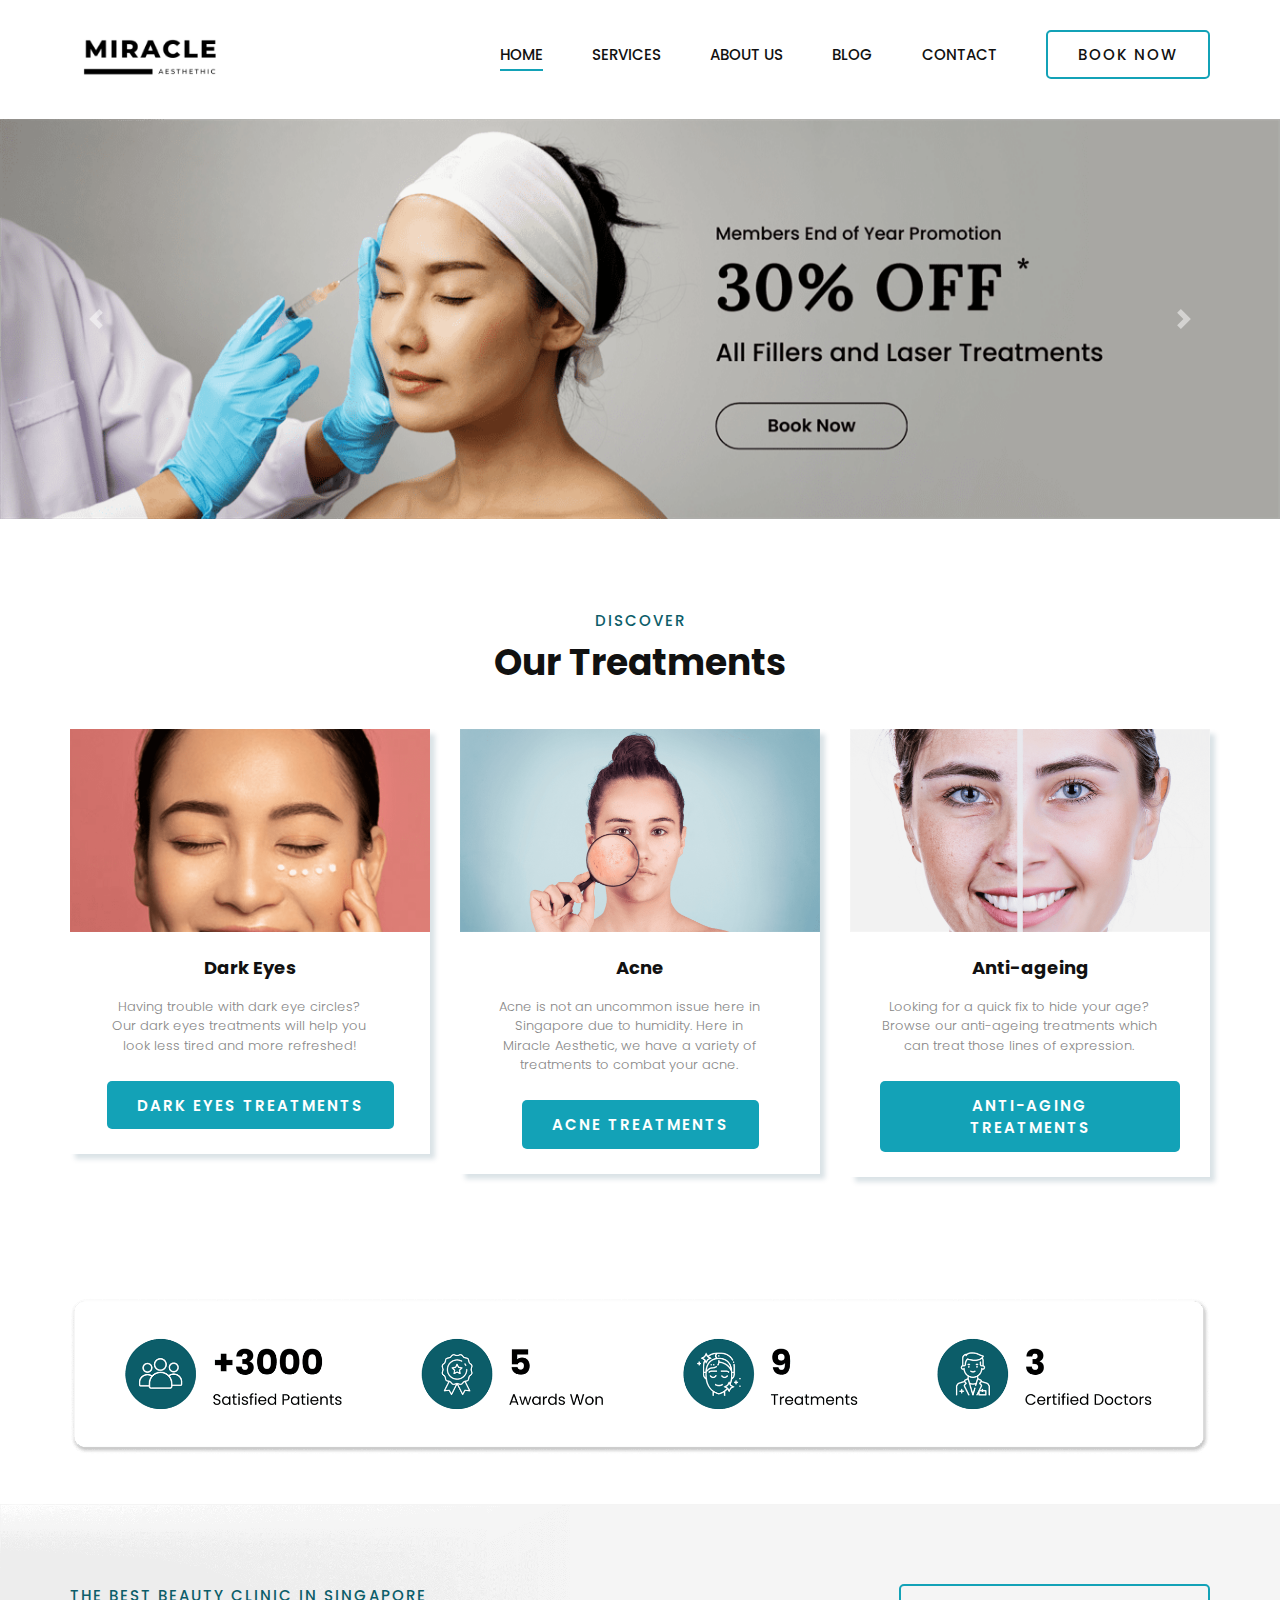
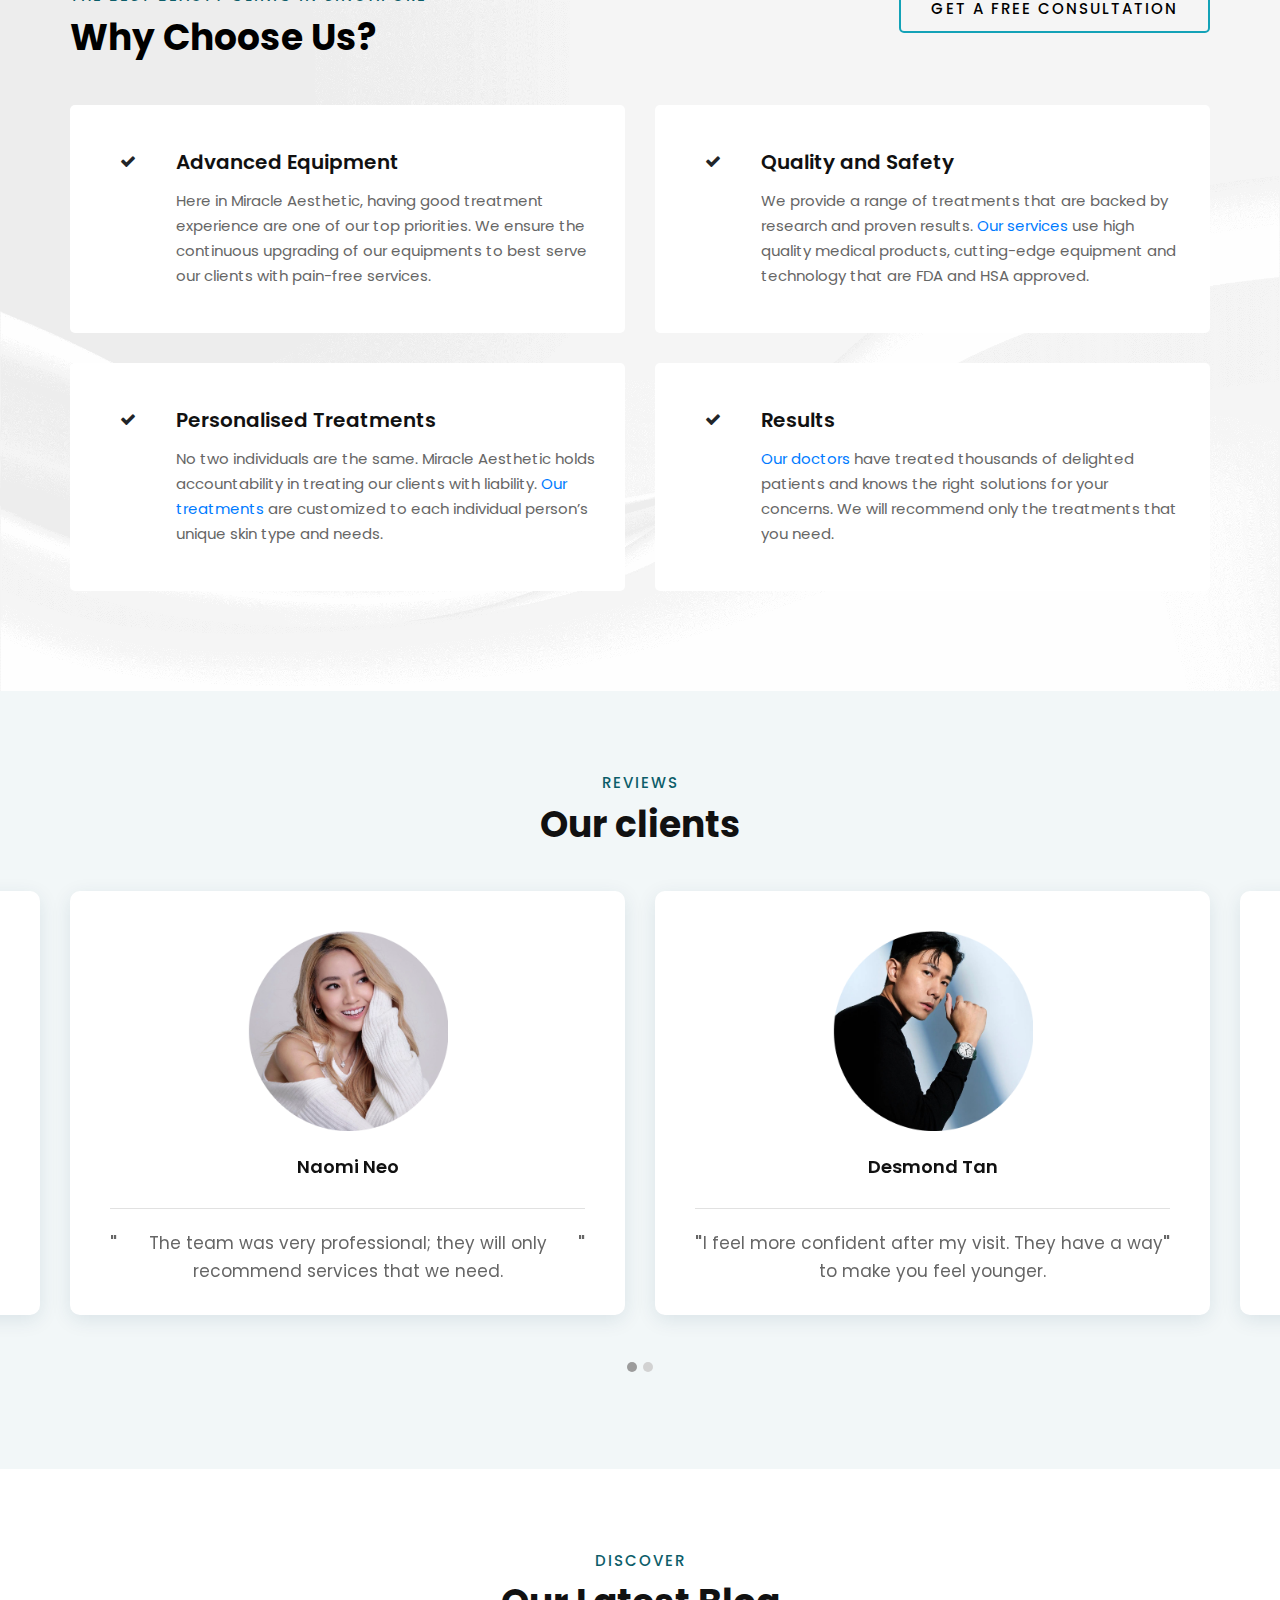
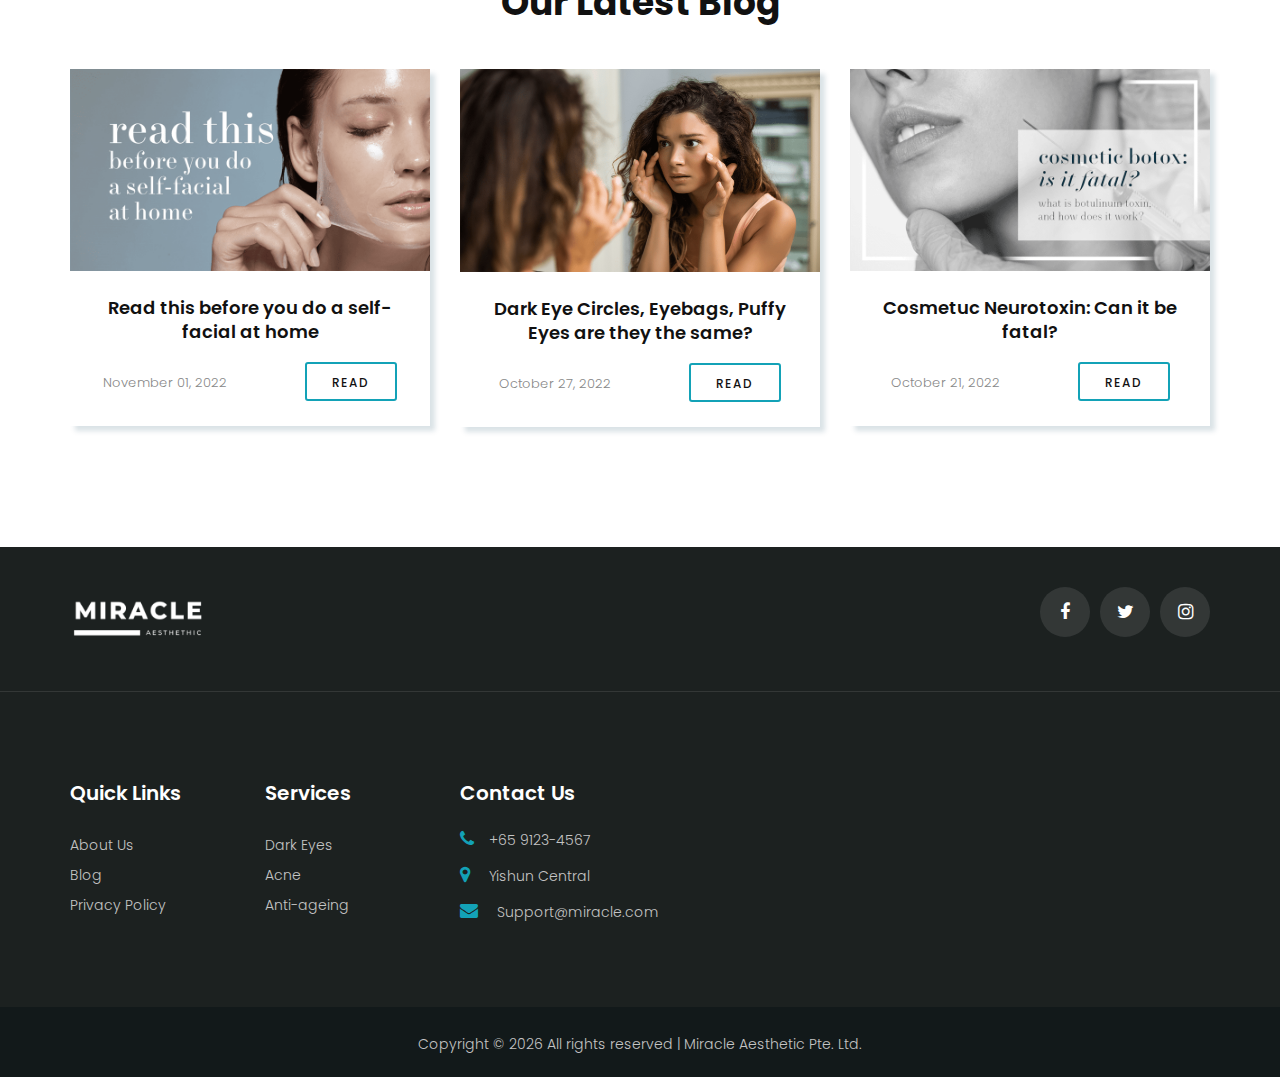
==== commit 509e1be0: "home our treatment content" ====
--- a/index.html
+++ b/index.html
@@ -104,7 +104,9 @@
         <div id="carouselExampleControls" class="carousel slide" data-ride="carousel">
           <div class="carousel-inner">
             <div class="carousel-item active">
+              <a href="./services.html">
               <img class="d-block w-100" src="img/banner/member-discount-banner.png" alt="miracle aesthetic member discount" title="miracle aesthetic member discount">
+            </a>
               <div class="col-lg-6">
               <div class="carousel-caption d-none d-md-block">
                 <div class="hero__text">
@@ -170,7 +172,7 @@
                         <div class="blog__item__text">
                             <h5><b>Dark Eyes</b></h5>
                             <ul>
-                                <li>Looking to rejuvenate dark eye circles? <br> Our dark eyes treatments will help you look less tired and more refreshed!
+                                <li>Having trouble with dark eye circles? <br> Our dark eyes treatments will help you look less tired and more refreshed!
                                 <br>
                             </li>
                             <li></li>
@@ -187,7 +189,7 @@
                         <div class="blog__item__text">
                             <h5><b>Acne</b></h5>
                             <ul>
-                                <li>Acne can be caused by different factors. Our doctors can prescribe a personalised acne treatment to combat your acne!<br></li>
+                                <li>Acne is not an uncommon issue here in Singapore due to humidity. Here in Miracle Aesthetic, we have a variety of treatments to combat your acne.<br></li>
                                 <li></li>
                             </ul>
                             <a href="#" class="site-btn">Acne Treatments</a>
@@ -202,7 +204,7 @@
                        <div class="blog__item__text">
                             <h5><b>Anti-ageing</b></h5>
                             <ul>
-                                <li>Keen to treat those lines of expressions that give away your age? <br>We have just the treatment you are after!
+                                <li>Looking for a quick fix to hide your age?<br>Browse our anti-ageing treatments which can treat those lines of expression.
                                 <br>
                             </li>
                             <li></li>
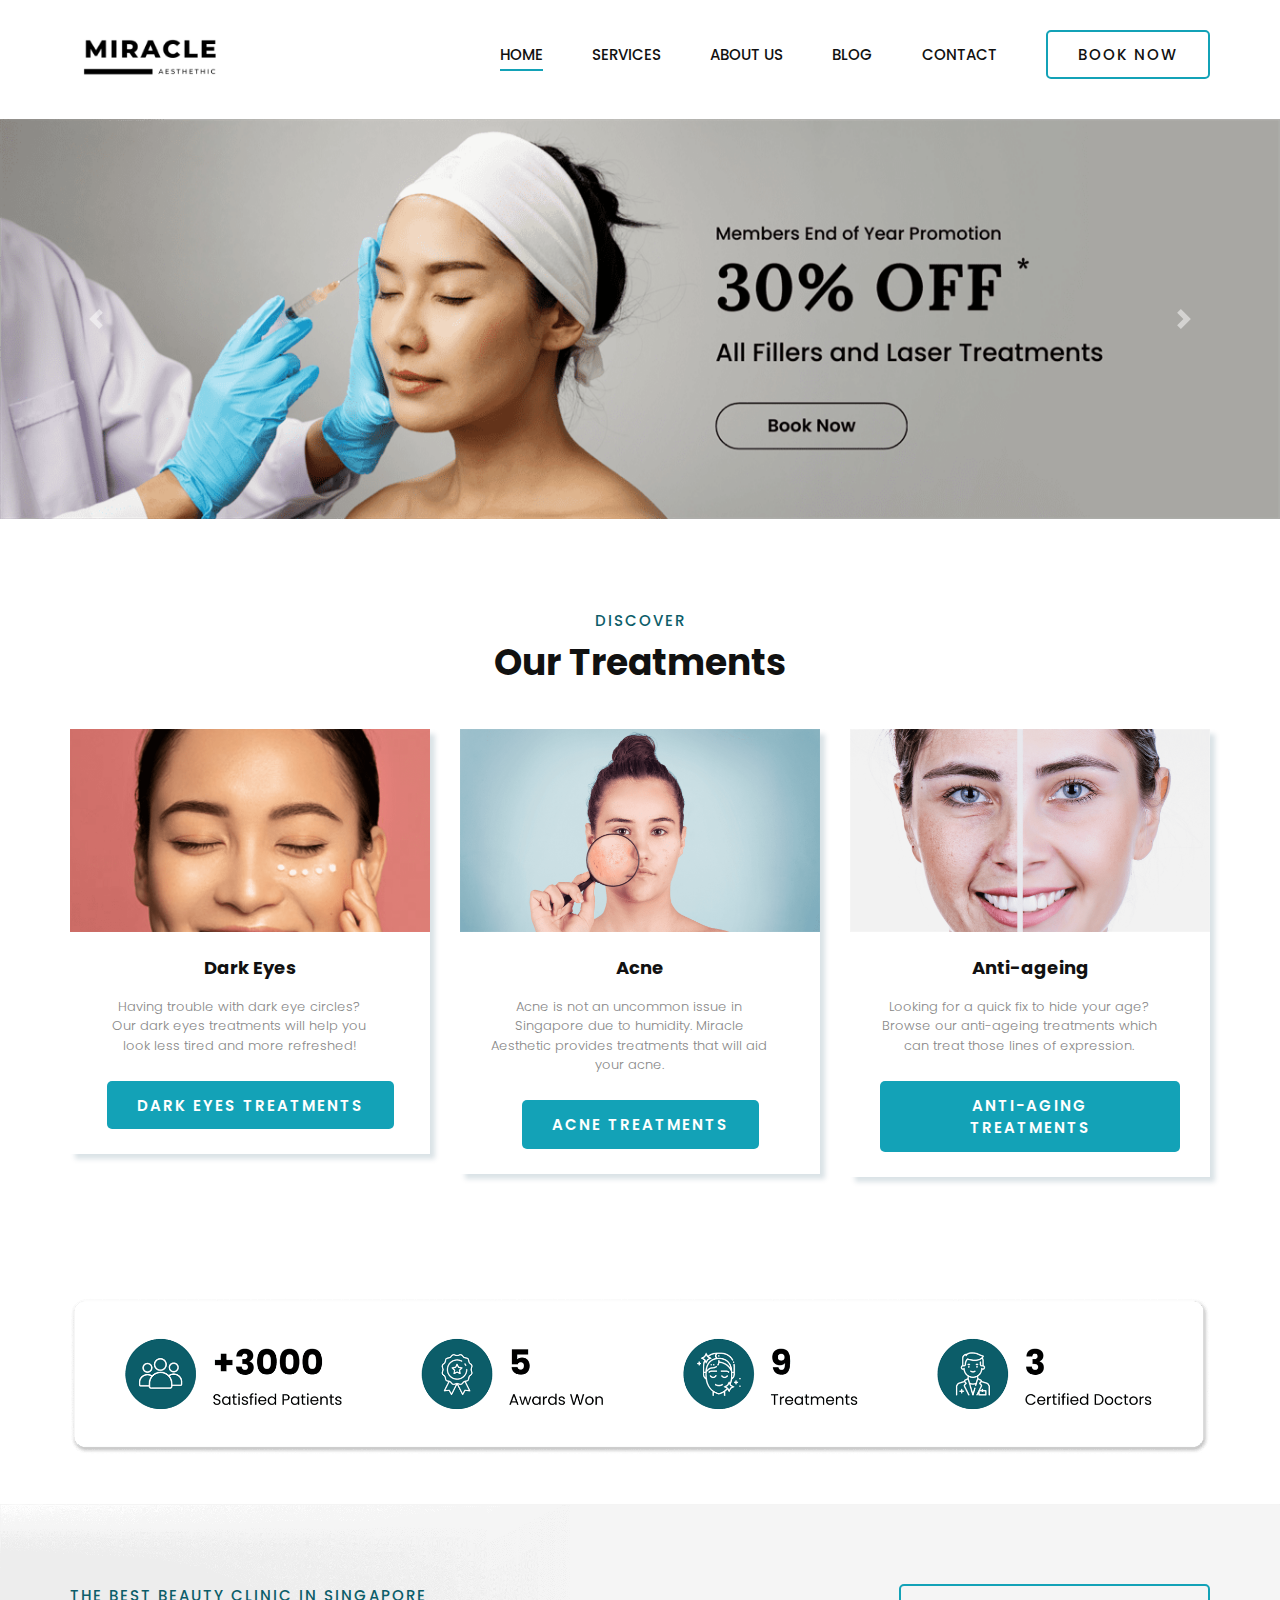
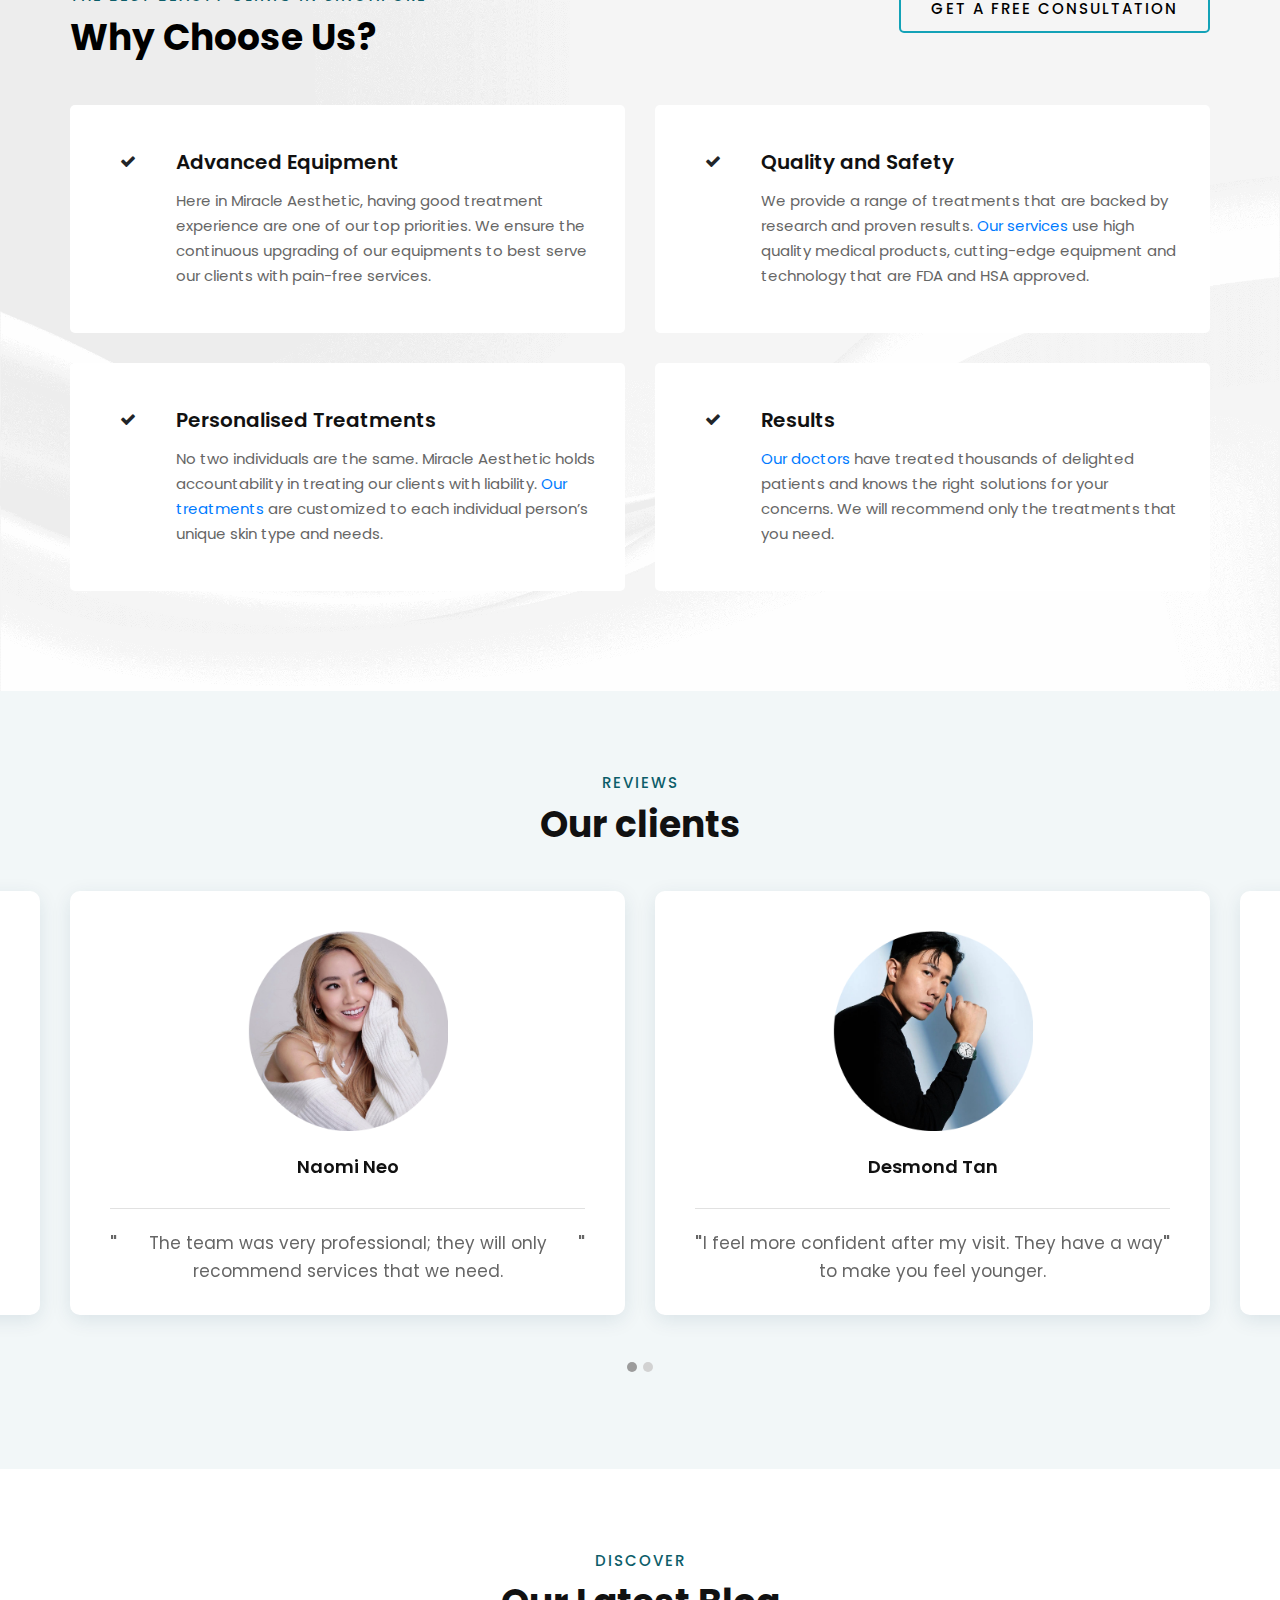
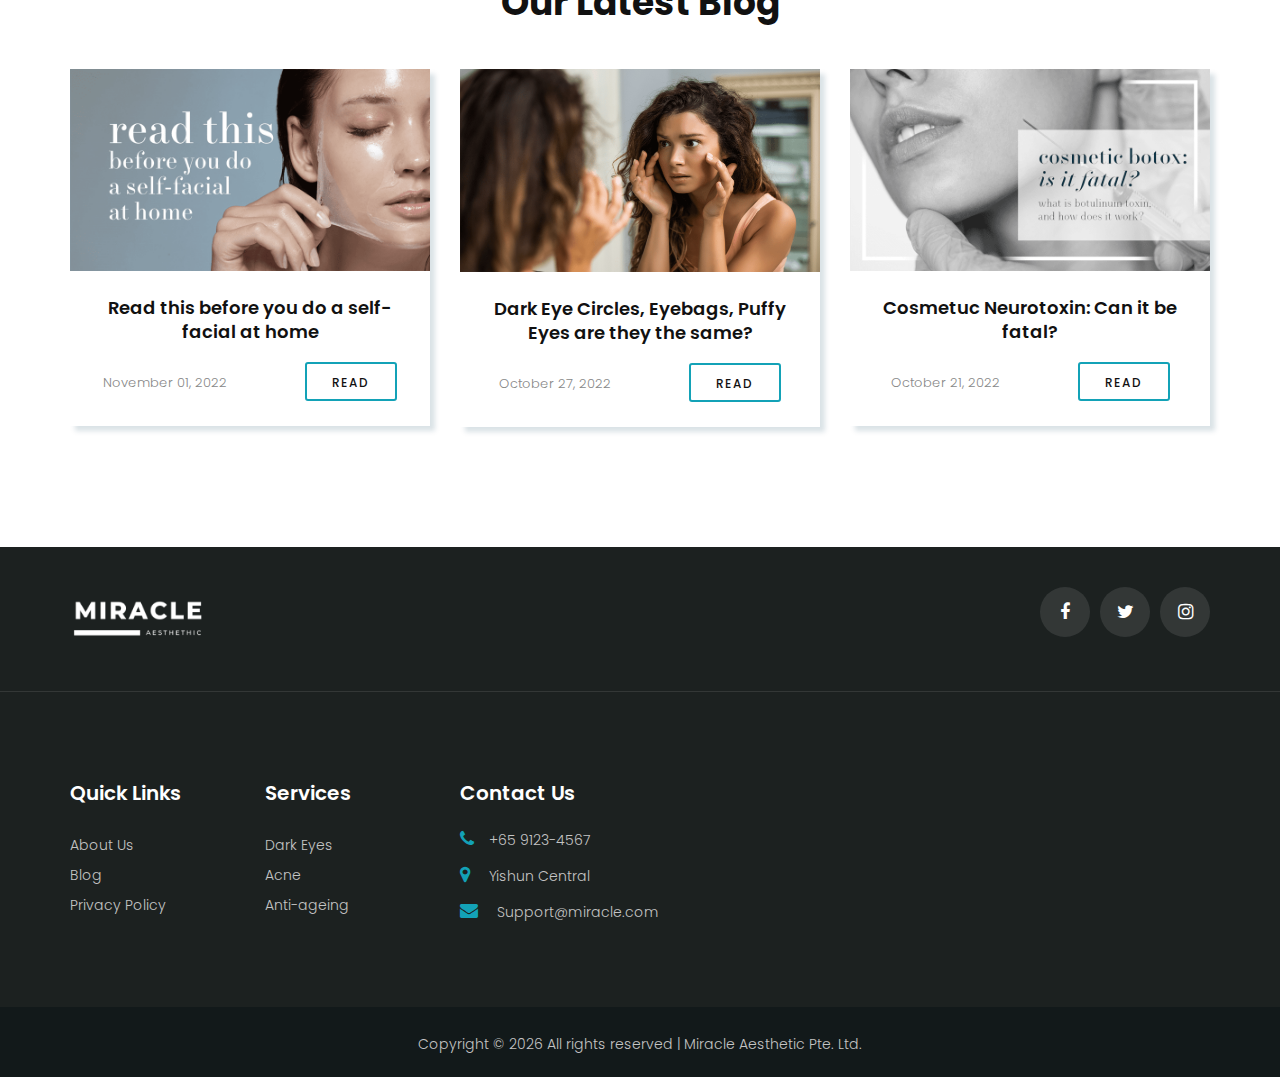
==== commit 203b499e: "acne same size" ====
--- a/index.html
+++ b/index.html
@@ -189,7 +189,7 @@
                         <div class="blog__item__text">
                             <h5><b>Acne</b></h5>
                             <ul>
-                                <li>Acne is not an uncommon issue here in Singapore due to humidity. Here in Miracle Aesthetic, we have a variety of treatments to combat your acne.<br></li>
+                                <li>Acne is not an uncommon issue in Singapore due to humidity. Miracle Aesthetic provides treatments that will aid your acne.<br></li>
                                 <li></li>
                             </ul>
                             <a href="#" class="site-btn">Acne Treatments</a>
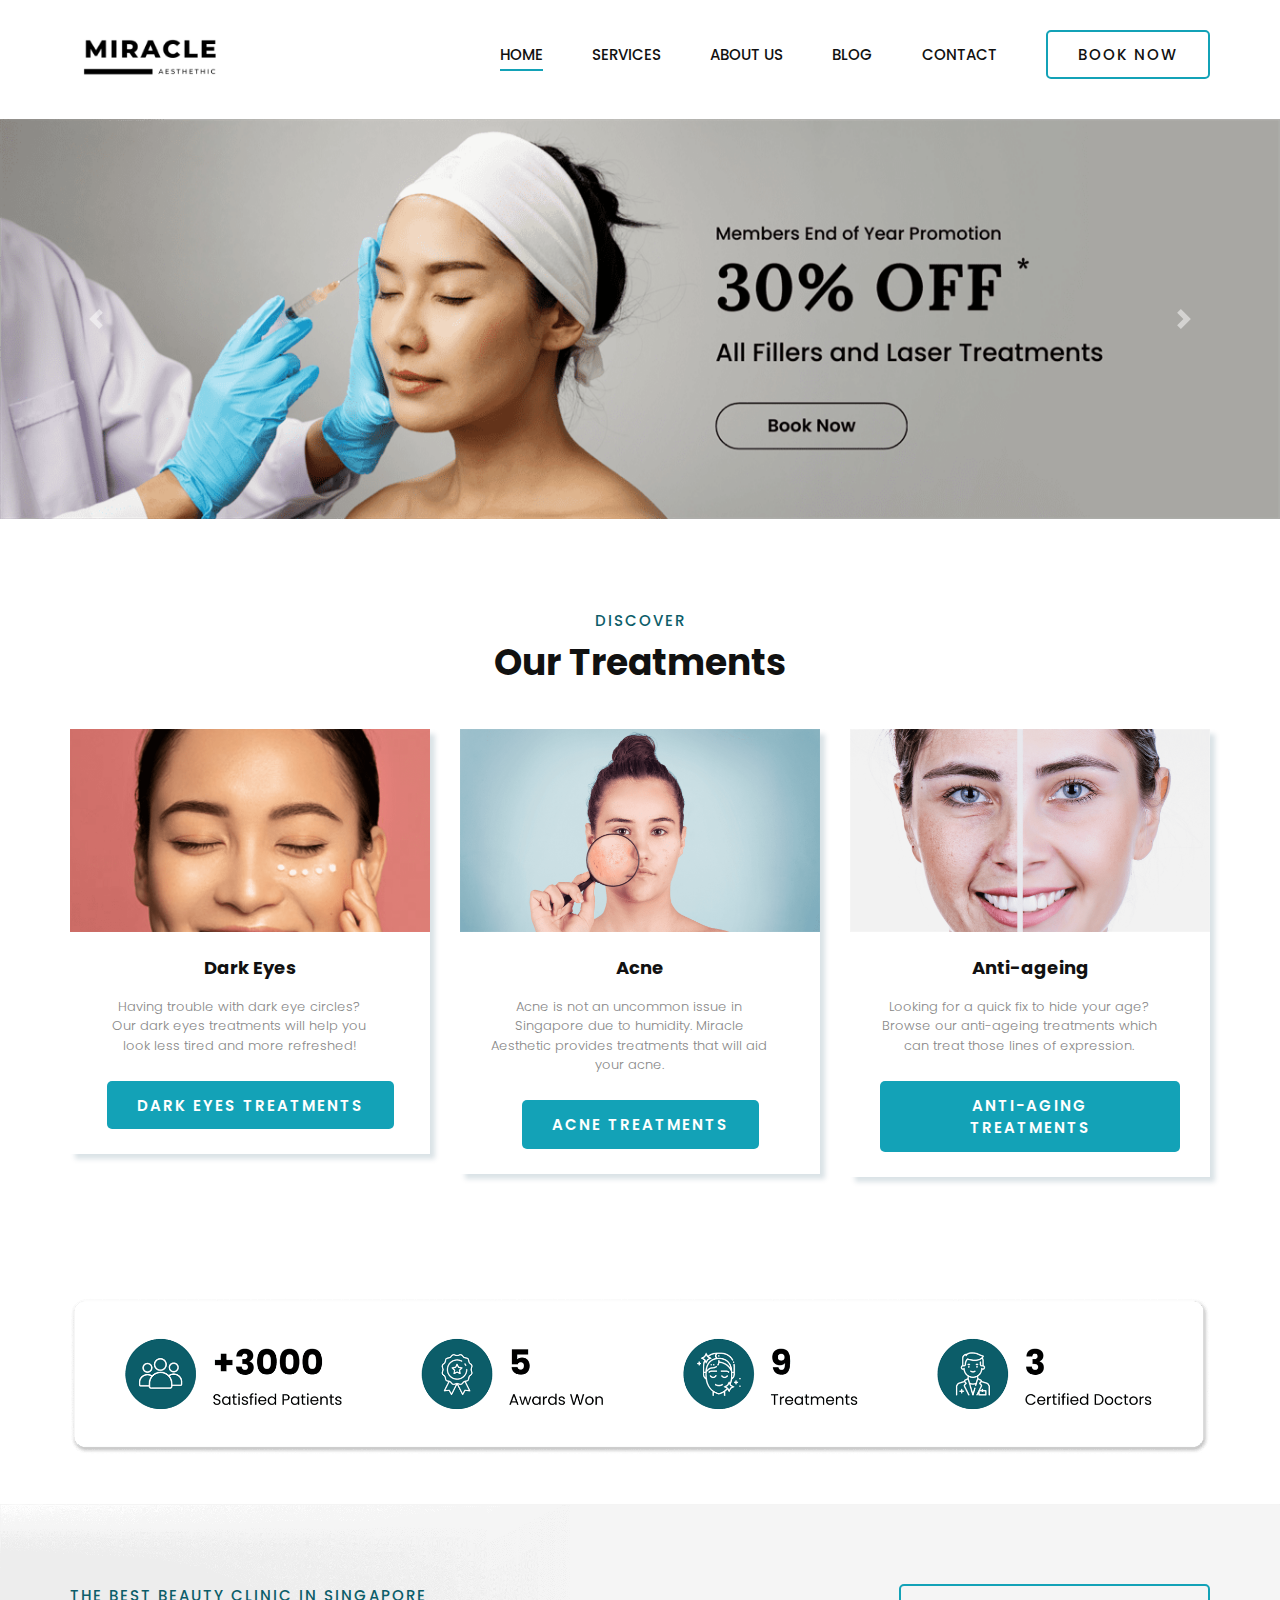
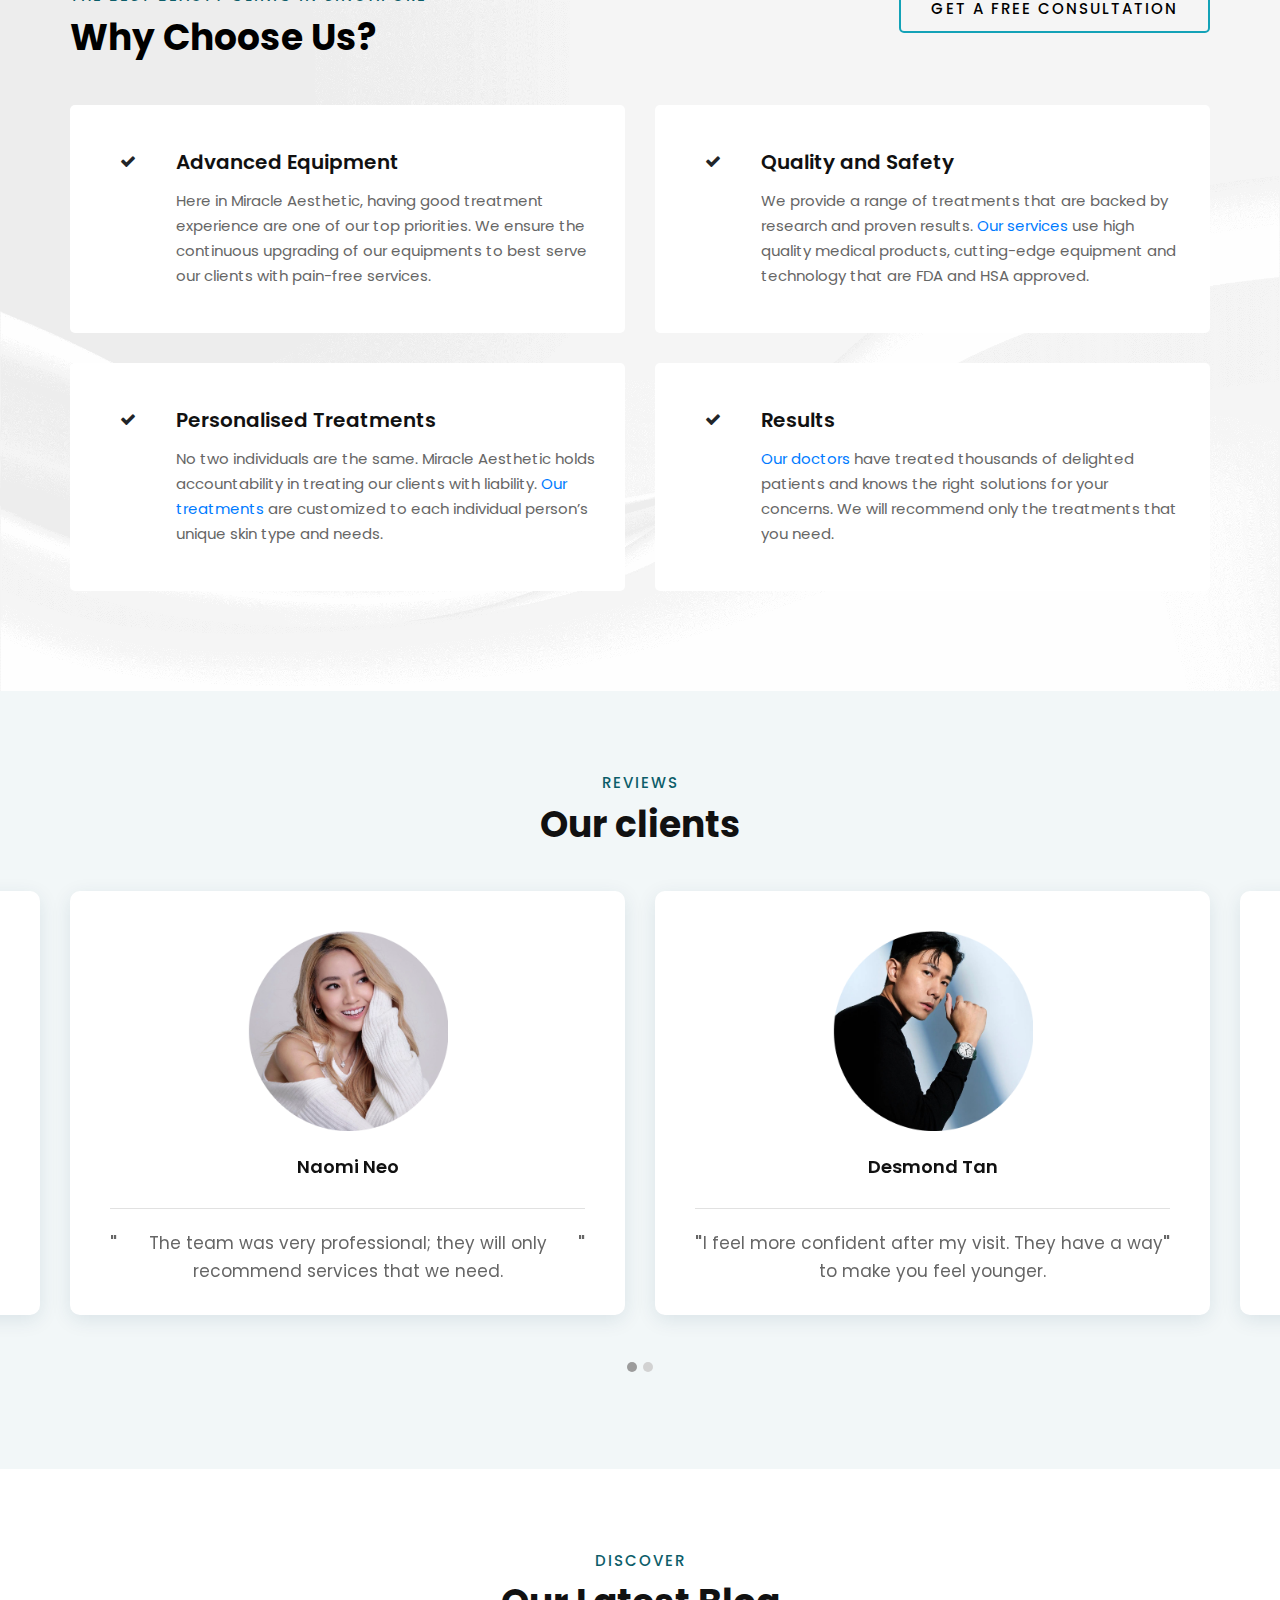
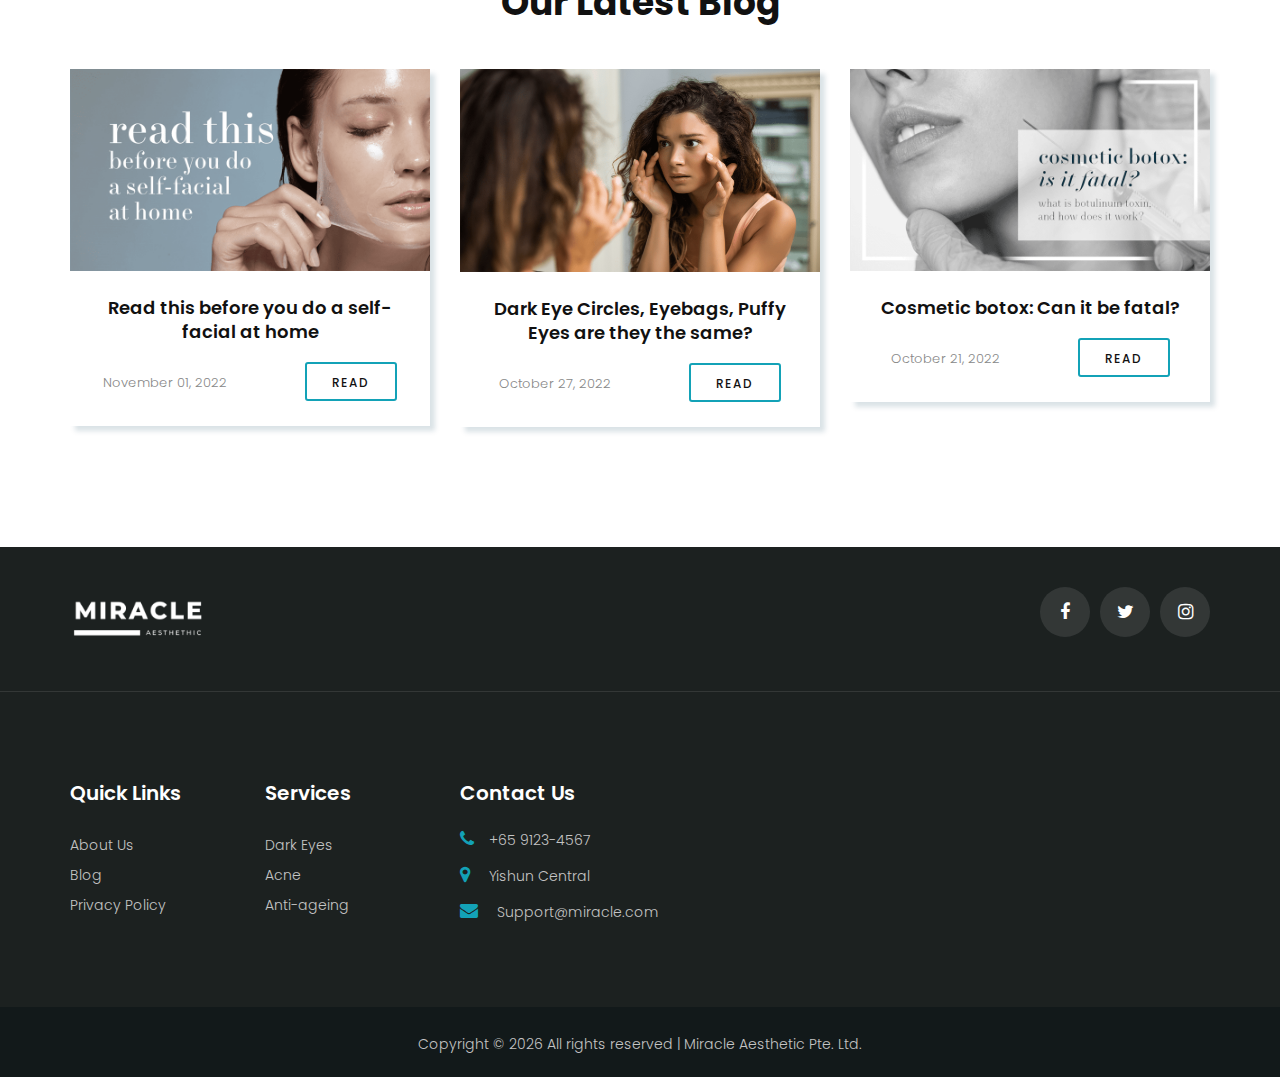
==== commit 6e19d742: "home - blog content change" ====
--- a/index.html
+++ b/index.html
@@ -423,7 +423,7 @@
                             <img src="img/blog/miracle-blog-cosmetuc-neurotoxin.png" alt="miracle aesthetic cosmetuc neurotoxin blog" title="cosmetuc neurotoxin blog">
                         </div>
                         <div class="blog__item__text">
-                            <h5><a href="#">Cosmetuc Neurotoxin: Can it be fatal?</a></h5>
+                            <h5><a href="#">Cosmetic botox: Can it be fatal?</a></h5>
                             <ul>
                                 <li>October 21, 2022</li>
                                 <li>    </li>
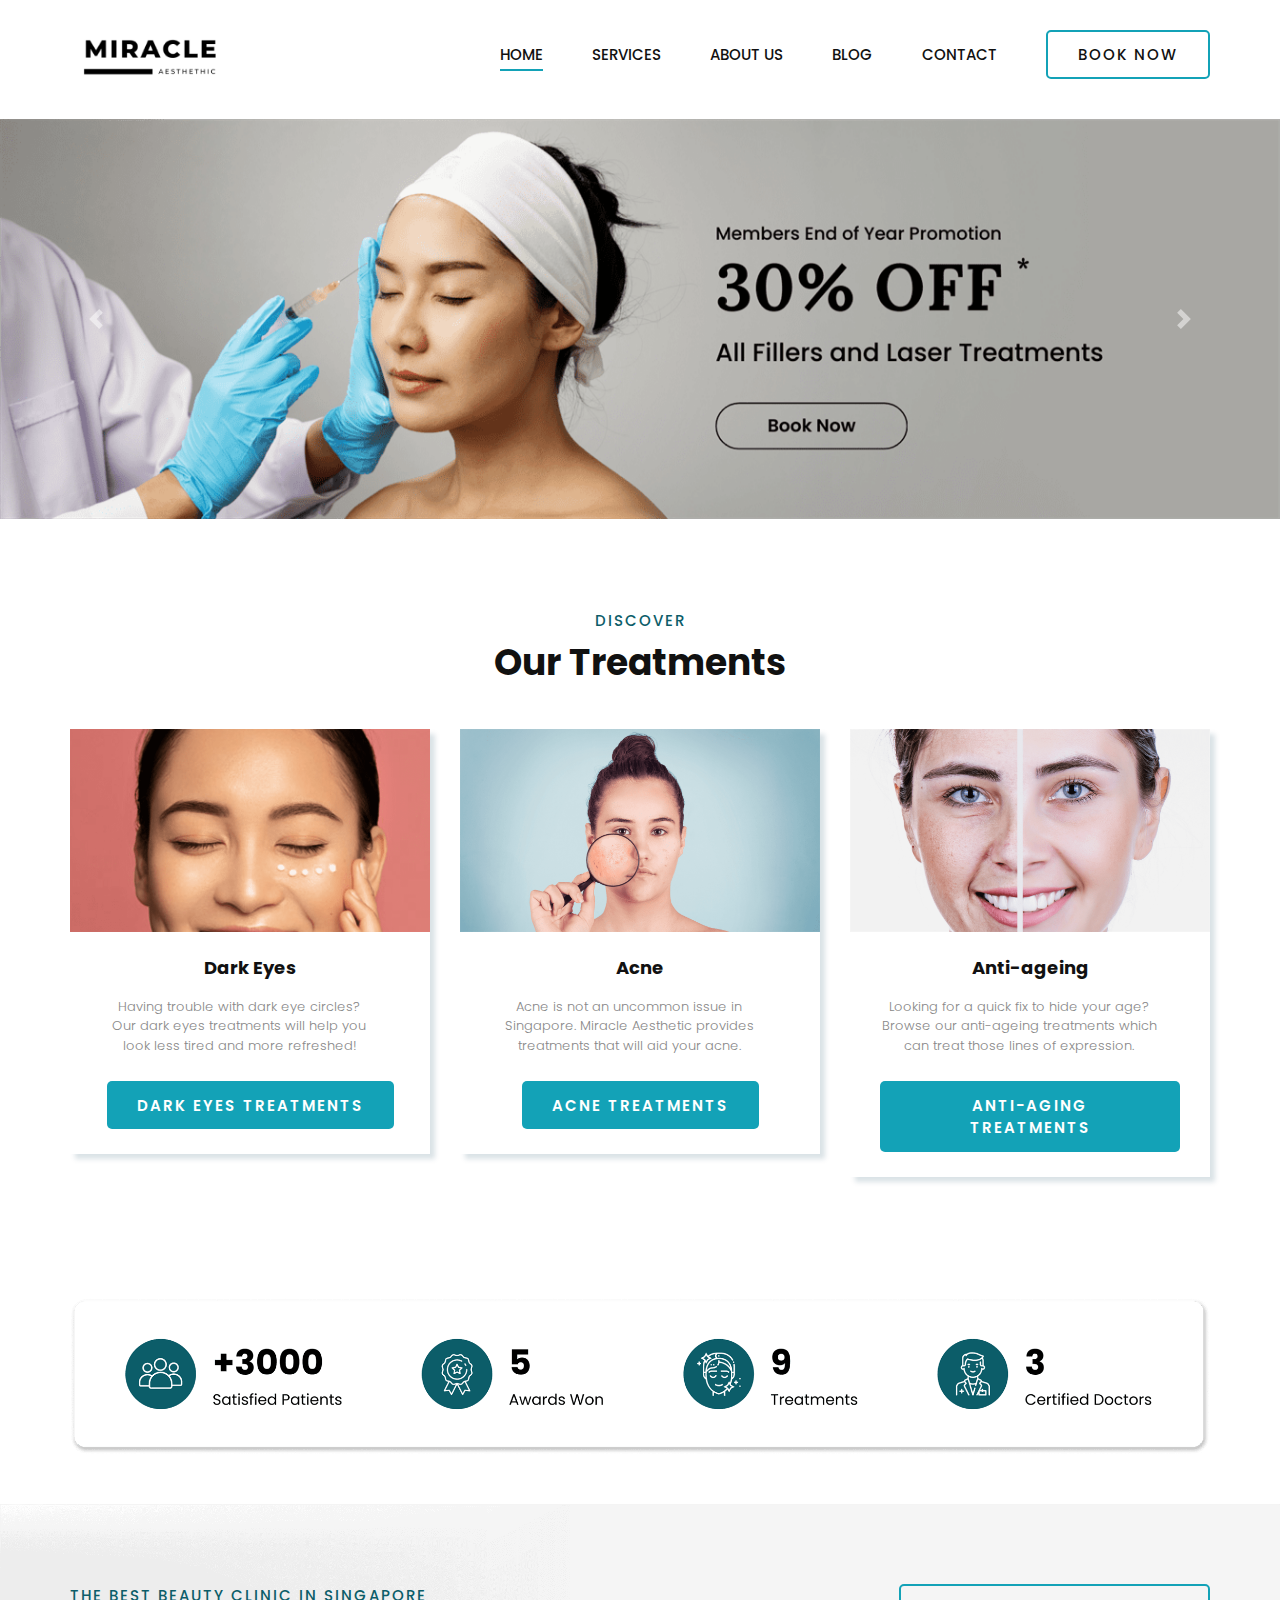
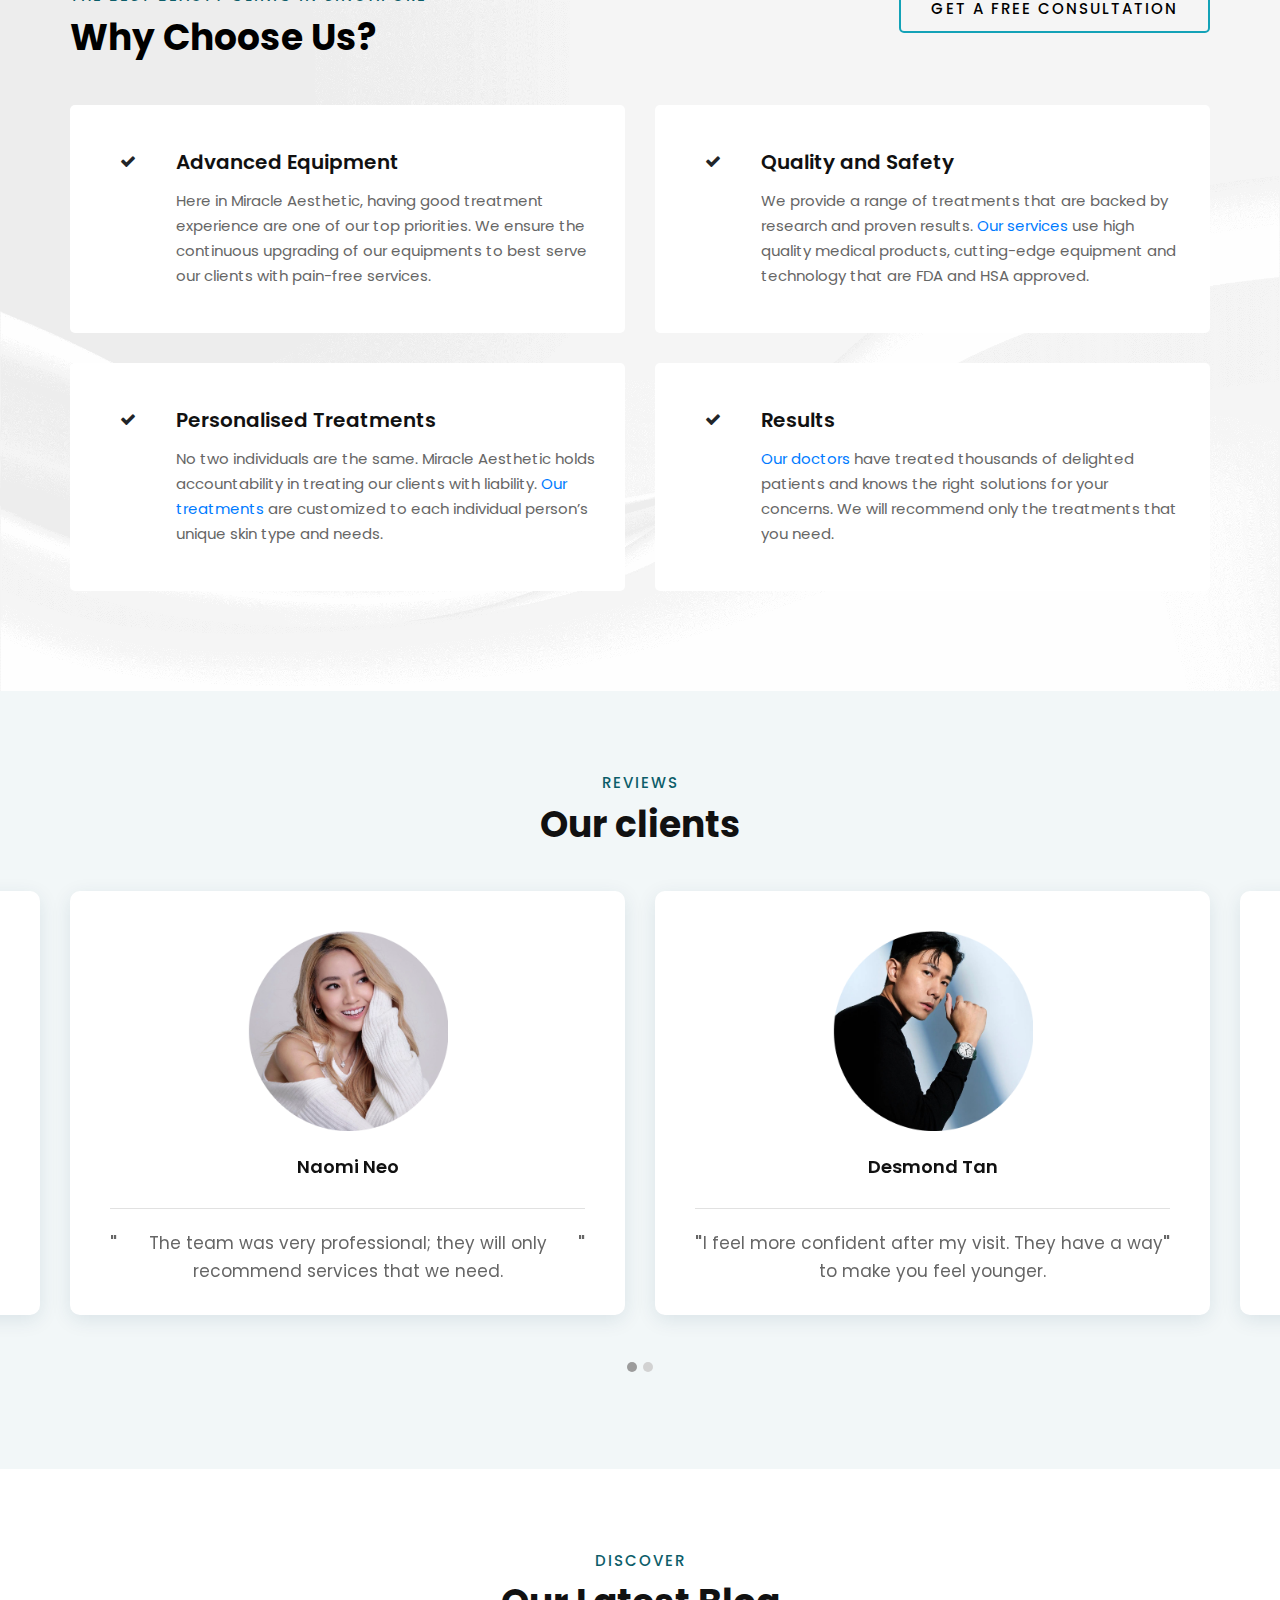
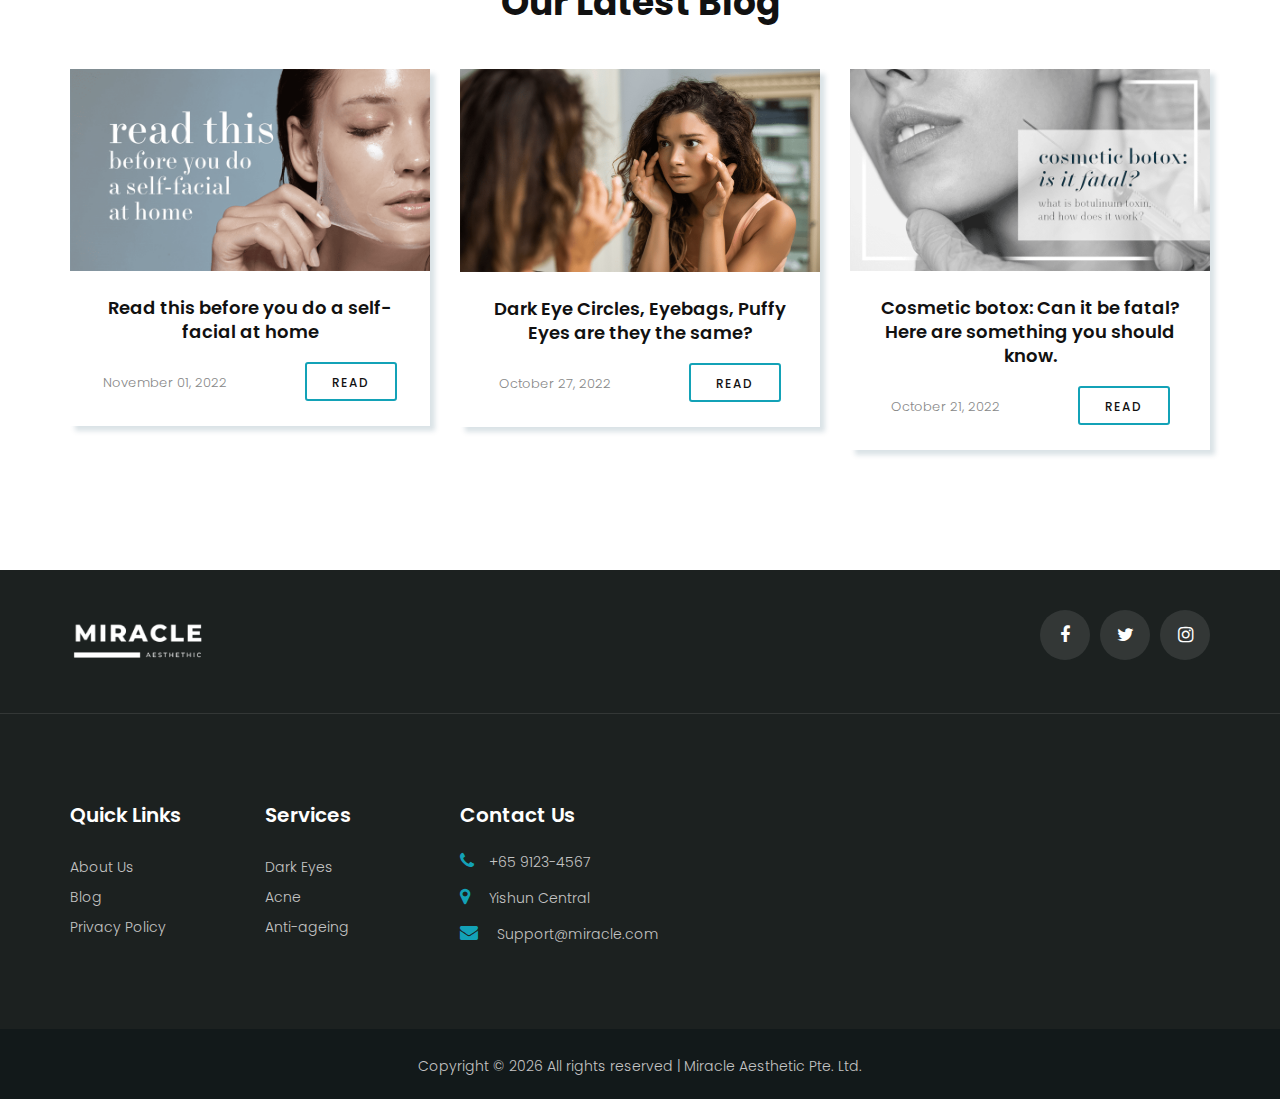
==== commit 4ff32ab1: "content fix" ====
--- a/index.html
+++ b/index.html
@@ -189,7 +189,7 @@
                         <div class="blog__item__text">
                             <h5><b>Acne</b></h5>
                             <ul>
-                                <li>Acne is not an uncommon issue in Singapore due to humidity. Miracle Aesthetic provides treatments that will aid your acne.<br></li>
+                                <li>Acne is not an uncommon issue in Singapore. Miracle Aesthetic provides treatments that will aid your acne.<br></li>
                                 <li></li>
                             </ul>
                             <a href="#" class="site-btn">Acne Treatments</a>
@@ -423,7 +423,7 @@
                             <img src="img/blog/miracle-blog-cosmetuc-neurotoxin.png" alt="miracle aesthetic cosmetuc neurotoxin blog" title="cosmetuc neurotoxin blog">
                         </div>
                         <div class="blog__item__text">
-                            <h5><a href="#">Cosmetic botox: Can it be fatal?</a></h5>
+                            <h5><a href="#">Cosmetic botox: Can it be fatal? Here are something you should know.</a></h5>
                             <ul>
                                 <li>October 21, 2022</li>
                                 <li>    </li>
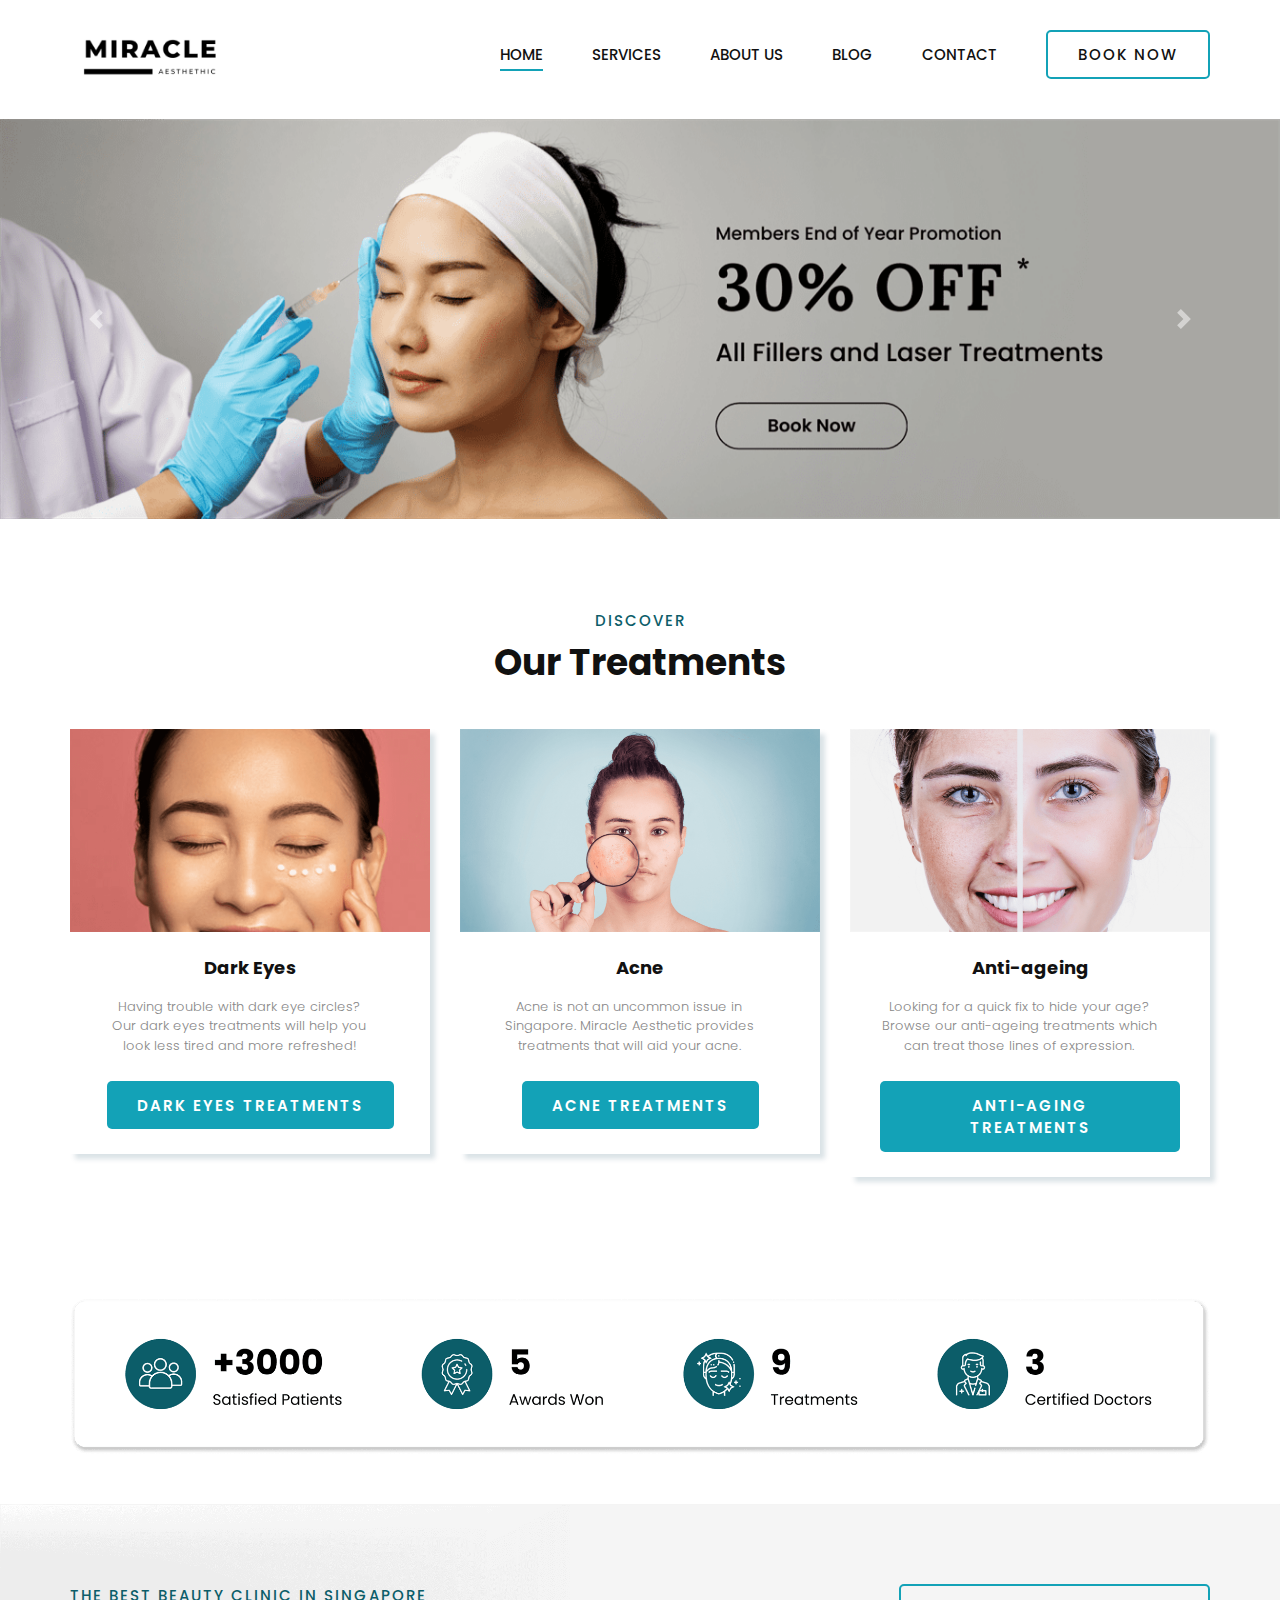
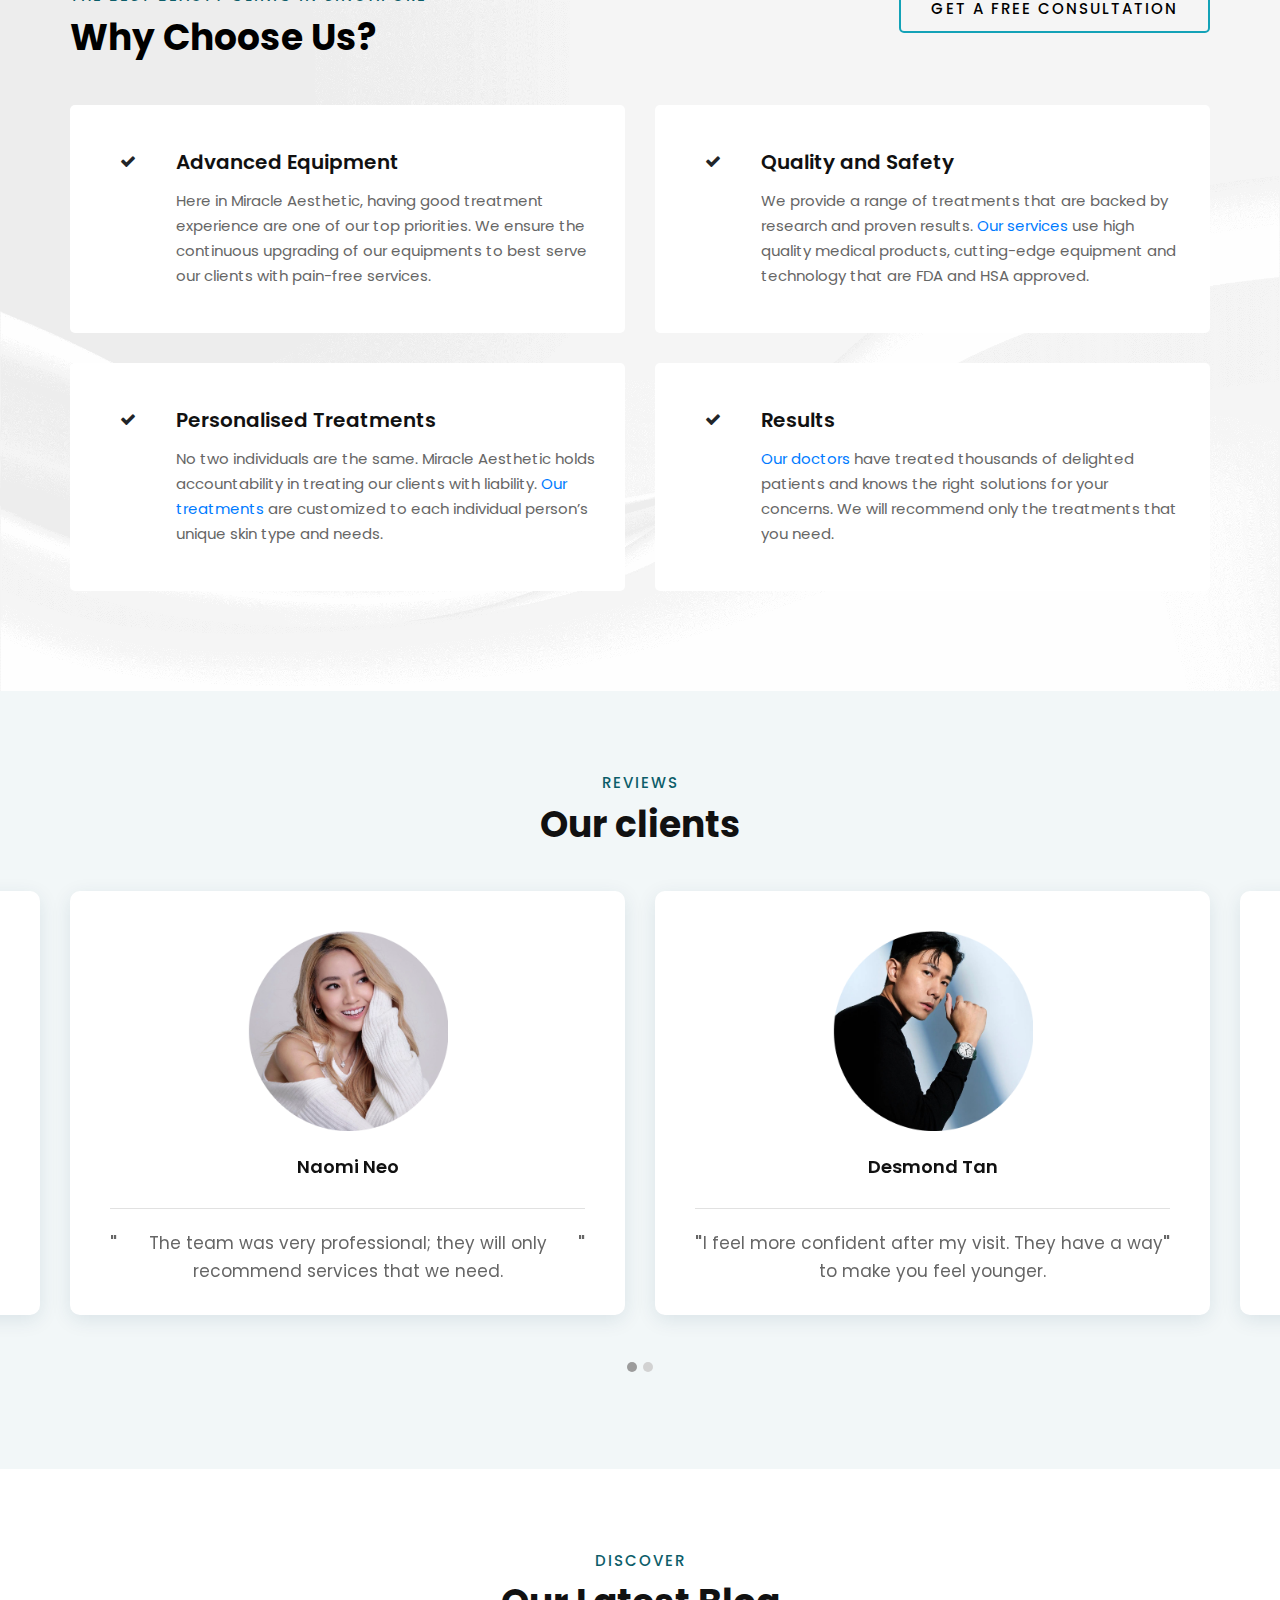
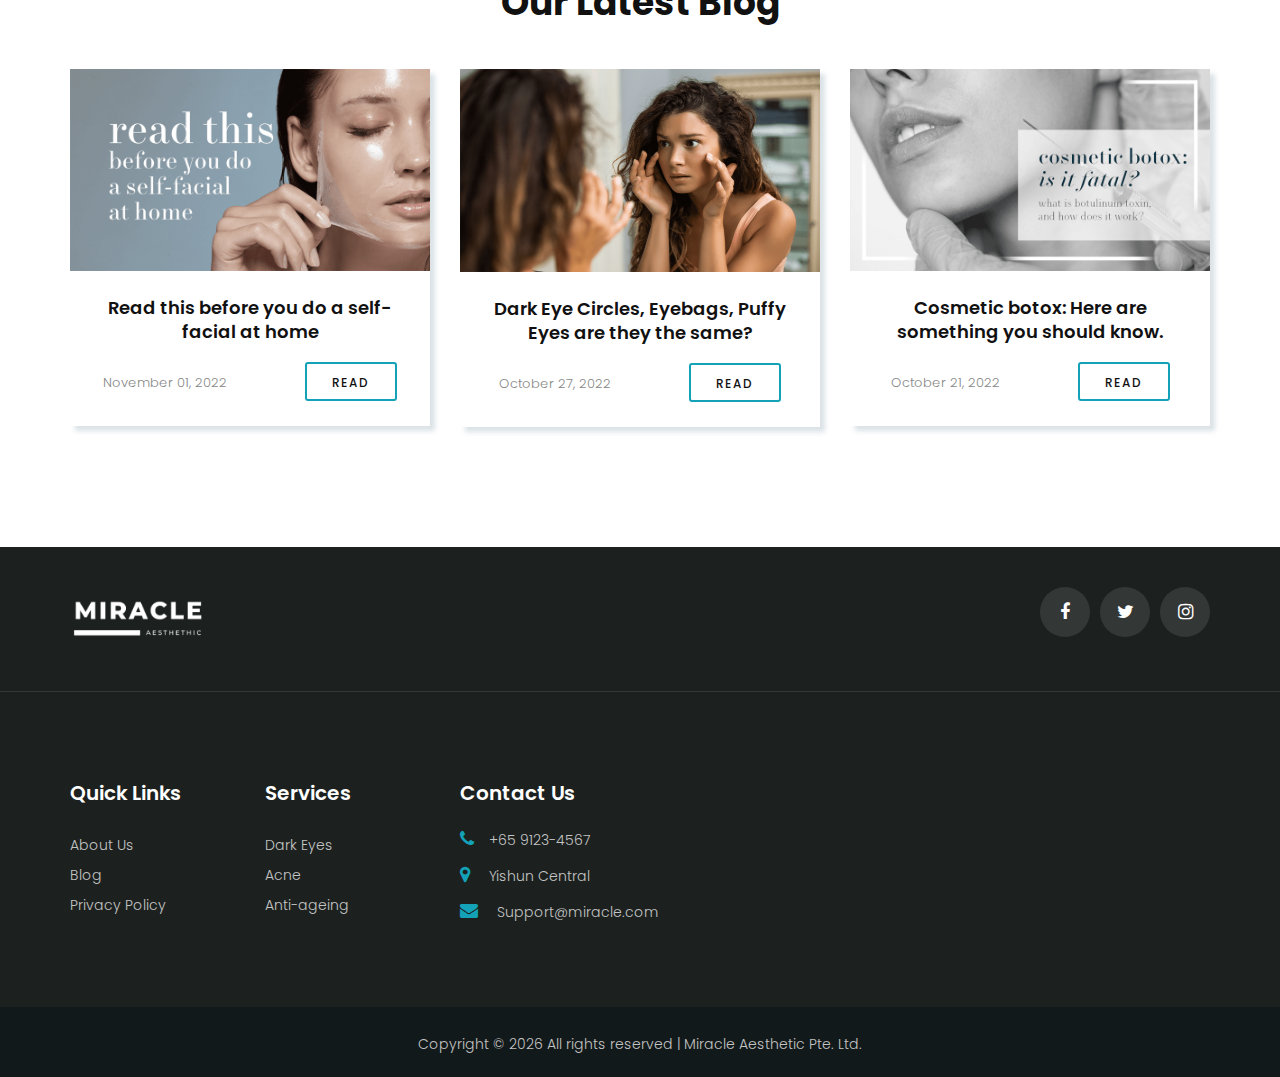
==== commit 88d42187: "homepage fix" ====
--- a/index.html
+++ b/index.html
@@ -423,7 +423,7 @@
                             <img src="img/blog/miracle-blog-cosmetuc-neurotoxin.png" alt="miracle aesthetic cosmetuc neurotoxin blog" title="cosmetuc neurotoxin blog">
                         </div>
                         <div class="blog__item__text">
-                            <h5><a href="#">Cosmetic botox: Can it be fatal? Here are something you should know.</a></h5>
+                            <h5><a href="#">Cosmetic botox: Here are something you should know.</a></h5>
                             <ul>
                                 <li>October 21, 2022</li>
                                 <li>    </li>
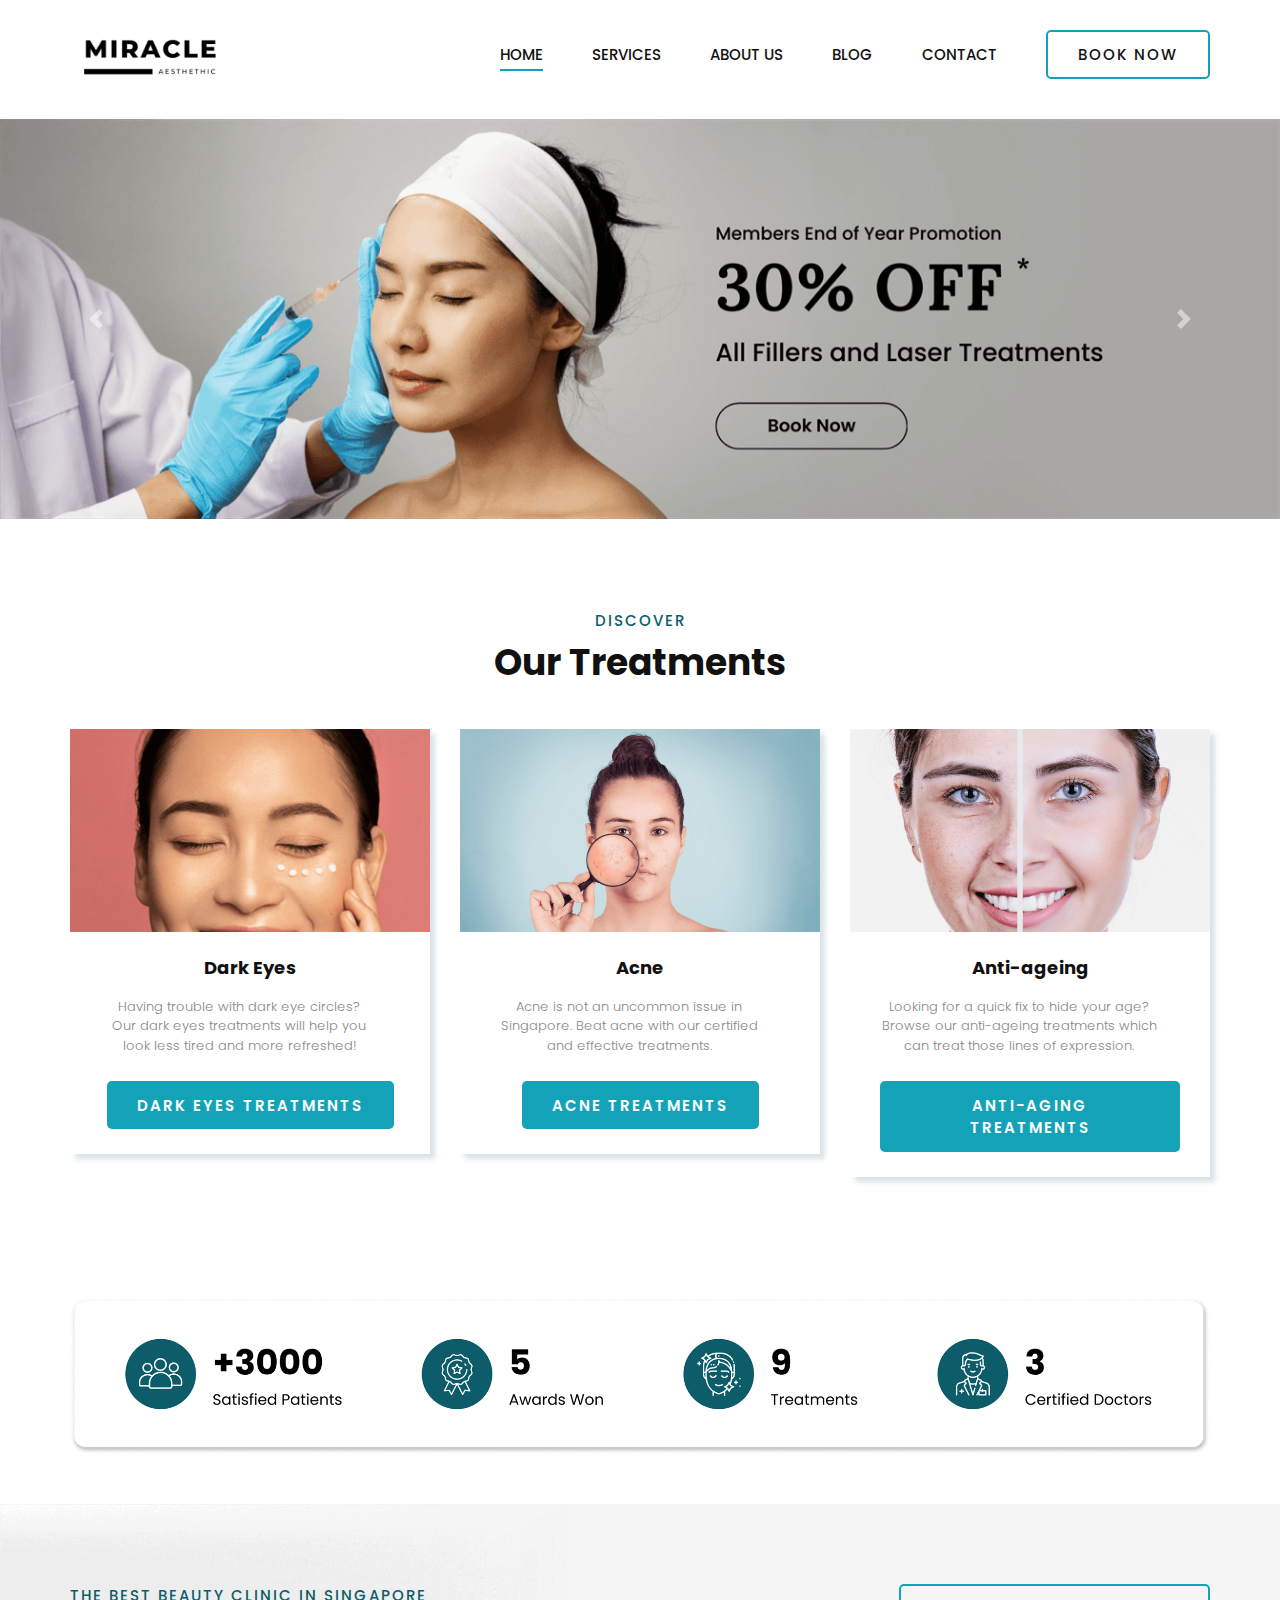
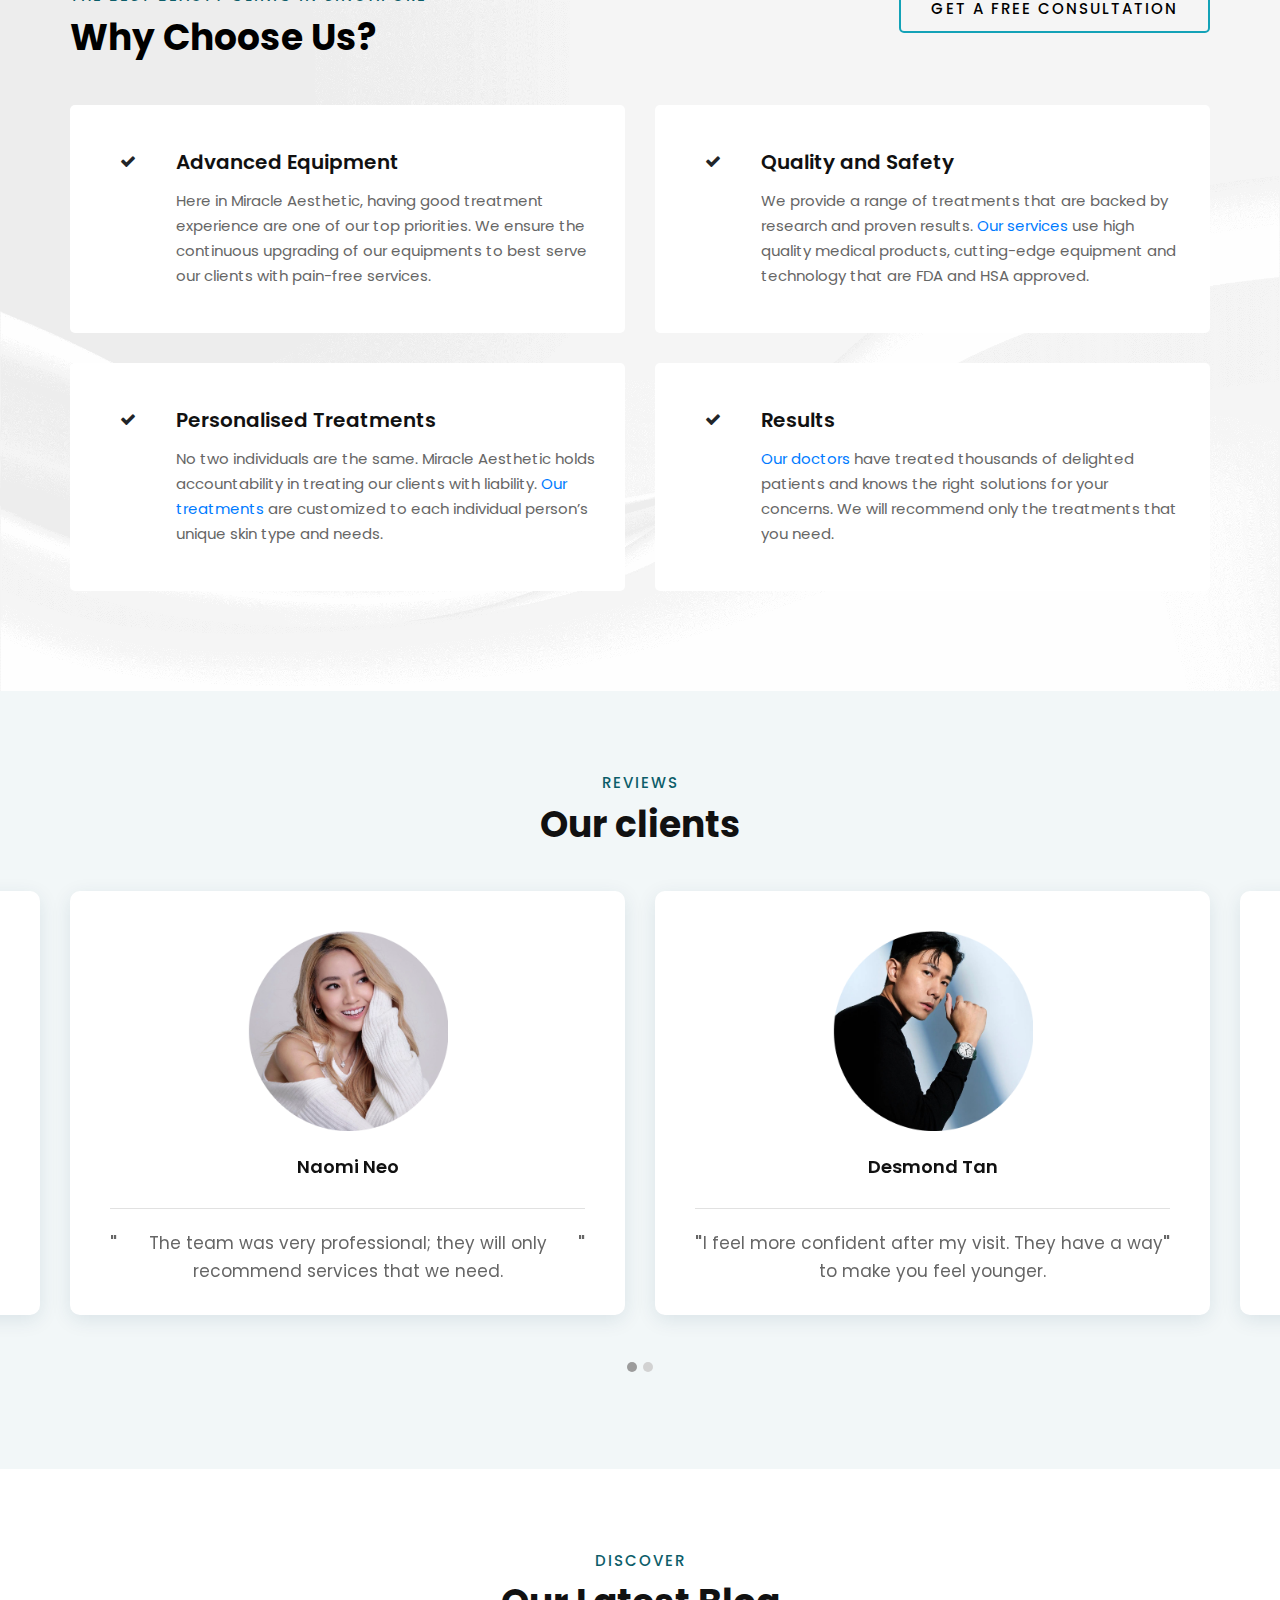
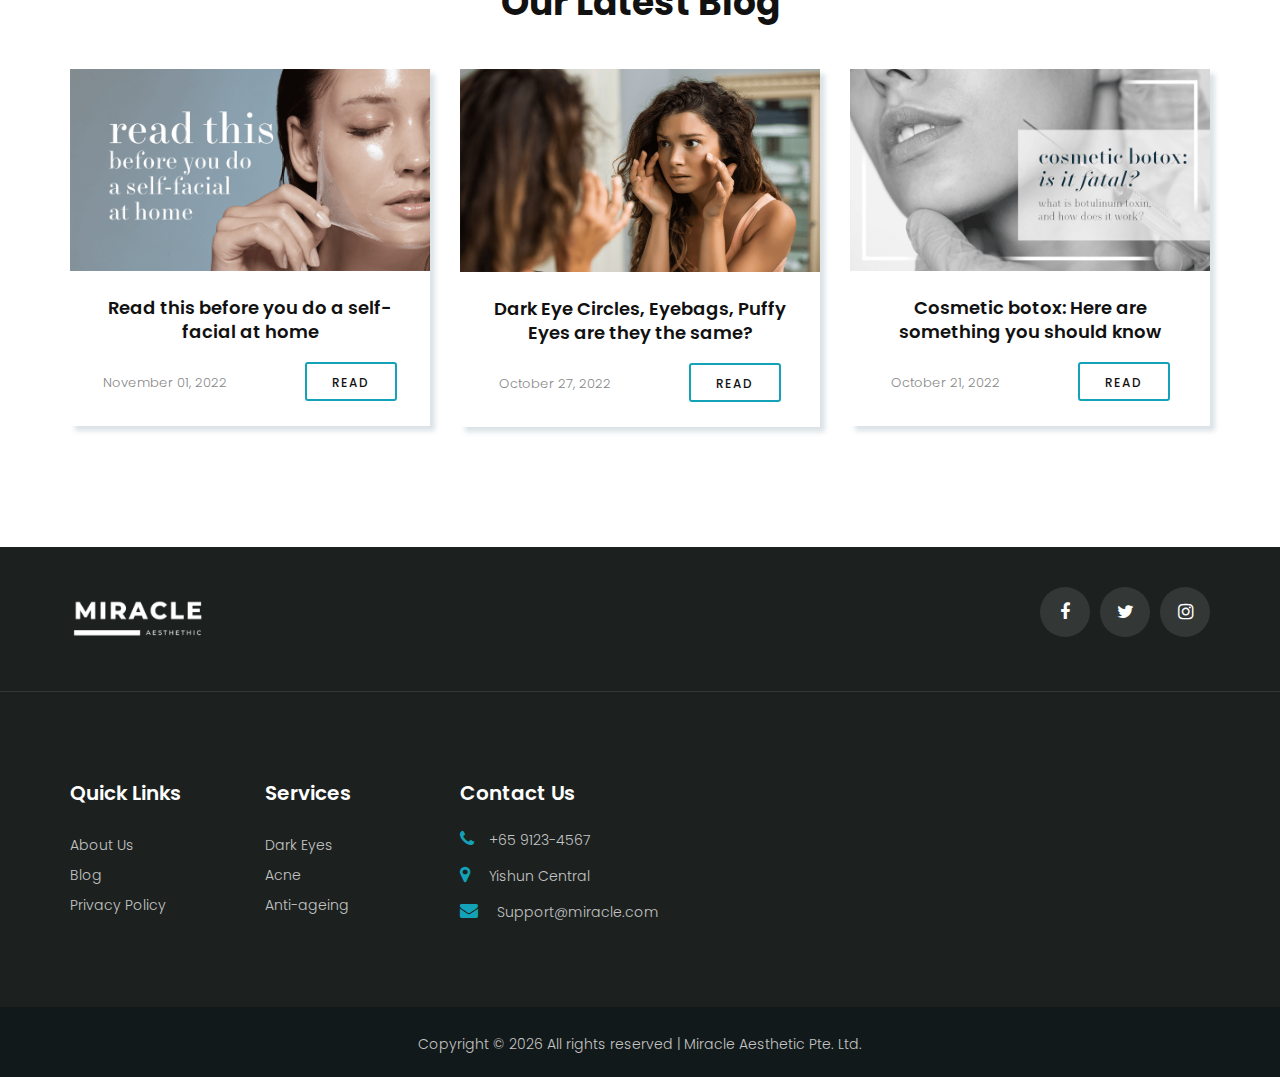
==== commit 6cc41104: "homepage fix" ====
--- a/index.html
+++ b/index.html
@@ -189,7 +189,7 @@
                         <div class="blog__item__text">
                             <h5><b>Acne</b></h5>
                             <ul>
-                                <li>Acne is not an uncommon issue in Singapore. Miracle Aesthetic provides treatments that will aid your acne.<br></li>
+                                <li>Acne is not an uncommon issue in Singapore. Beat acne with our certified and effective treatments.<br></li>
                                 <li></li>
                             </ul>
                             <a href="#" class="site-btn">Acne Treatments</a>
@@ -423,7 +423,7 @@
                             <img src="img/blog/miracle-blog-cosmetuc-neurotoxin.png" alt="miracle aesthetic cosmetuc neurotoxin blog" title="cosmetuc neurotoxin blog">
                         </div>
                         <div class="blog__item__text">
-                            <h5><a href="#">Cosmetic botox: Here are something you should know.</a></h5>
+                            <h5><a href="#">Cosmetic botox: Here are something you should know</a></h5>
                             <ul>
                                 <li>October 21, 2022</li>
                                 <li>    </li>
